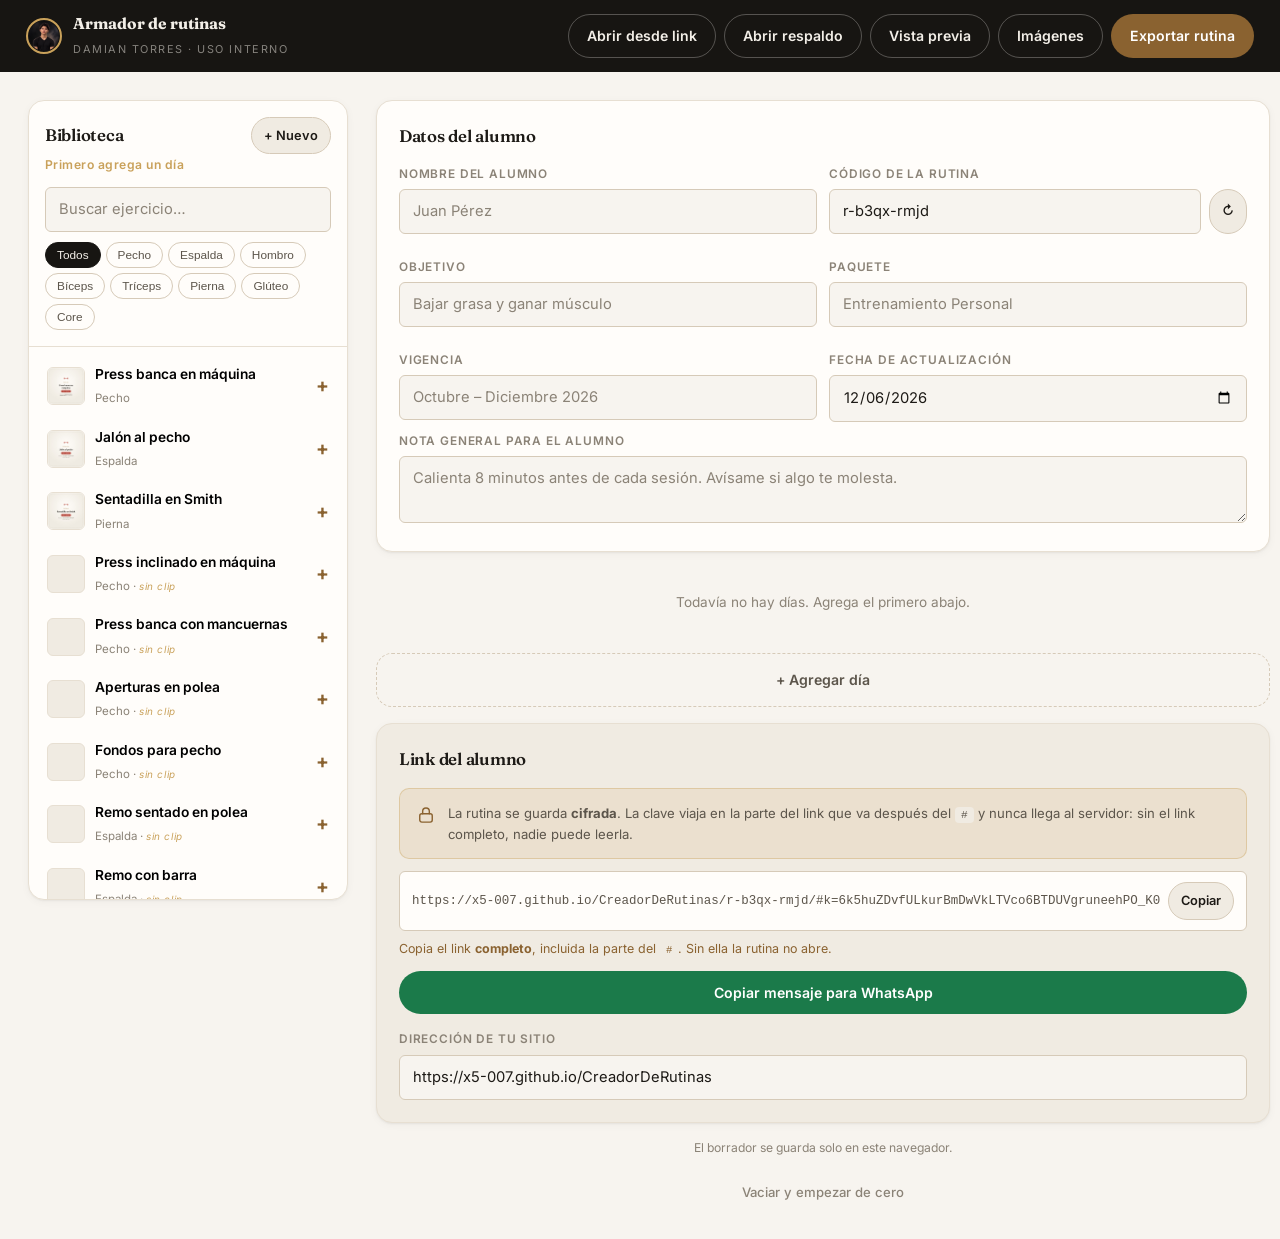
==== armador/index.html @ 46a8955c "Creador de rutinas: sistema completo, independiente del embudo Primer contenido del repositorio. El " ====
<!DOCTYPE html>
<html lang="es">
<head>
<meta charset="UTF-8">
<meta name="viewport" content="width=device-width, initial-scale=1.0">
<title>Armador de rutinas</title>
<meta name="robots" content="noindex, nofollow">
<meta name="theme-color" content="#171512">

<link rel="icon" href="../img/perfil.png">
<link rel="preconnect" href="https://fonts.googleapis.com">
<link rel="preconnect" href="https://fonts.gstatic.com" crossorigin>
<link href="https://fonts.googleapis.com/css2?family=Fraunces:opsz,wght@9..144,400;9..144,500;9..144,600;9..144,700&family=Inter:wght@400;500;600;700&display=swap" rel="stylesheet">
<link rel="stylesheet" href="armador.css">
</head>
<body>

<header class="bar">
  <div class="bar__brand">
    <img src="../img/perfil.png" alt="">
    <div>
      <strong>Armador de rutinas</strong>
      <span id="barRol">Uso interno</span>
    </div>
  </div>
  <div class="bar__actions">
    <button class="btn btn--ghost" id="btnImportarLink" type="button">Abrir desde link</button>
    <button class="btn btn--ghost" id="btnImportar" type="button">Abrir respaldo</button>
    <button class="btn btn--ghost" id="btnVista" type="button">Vista previa</button>
    <button class="btn btn--ghost" id="btnImagenes" type="button">Imágenes</button>
    <button class="btn btn--primary" id="btnExportar" type="button">Exportar rutina</button>
  </div>
  <input type="file" id="fileImport" accept=".json,application/json" hidden>
</header>

<main class="layout">

  <!-- ============ BIBLIOTECA ============ -->
  <aside class="biblio">
    <div class="biblio__head">
      <div class="biblio__top">
        <h2>Biblioteca</h2>
        <button class="btn btn--mini" id="btnNuevoEj" type="button">+ Nuevo</button>
      </div>
      <p id="biblioDestino">Agrega al día activo</p>
      <div class="biblio__guardar" id="biblioGuardar" hidden>
        <p id="extrasCuenta"></p>
        <button class="btn btn--mini" id="btnBajarBiblio" type="button">Guardarlos en el sitio</button>
      </div>
      <input type="search" id="buscar" class="input" placeholder="Buscar ejercicio…" autocomplete="off">
      <div class="filtros" id="filtros"></div>
    </div>
    <div class="biblio__list" id="biblioList"></div>
  </aside>

  <!-- ============ RUTINA ============ -->
  <section class="editor">

    <div class="card">
      <h2 class="card__title">Datos del alumno</h2>
      <div class="grid2">
        <label class="field">
          <span>Nombre del alumno</span>
          <input class="input" id="fAlumno" placeholder="Juan Pérez" autocomplete="off">
        </label>
        <label class="field">
          <span>Código de la rutina</span>
          <div class="field__row">
            <input class="input" id="fSlug" placeholder="r-7k2f-m3x8" autocomplete="off">
            <button class="btn btn--mini" id="btnSlug" type="button" title="Generar otro código">↻</button>
          </div>
        </label>
        <label class="field">
          <span>Objetivo</span>
          <input class="input" id="fObjetivo" placeholder="Bajar grasa y ganar músculo" autocomplete="off">
        </label>
        <label class="field">
          <span>Paquete</span>
          <input class="input" id="fPaquete" placeholder="Entrenamiento Personal" autocomplete="off">
        </label>
        <label class="field">
          <span>Vigencia</span>
          <input class="input" id="fVigencia" placeholder="Octubre – Diciembre 2026" autocomplete="off">
        </label>
        <label class="field">
          <span>Fecha de actualización</span>
          <input class="input" id="fFecha" type="date">
        </label>
      </div>
      <label class="field">
        <span>Nota general para el alumno</span>
        <textarea class="input" id="fNota" rows="2" placeholder="Calienta 8 minutos antes de cada sesión. Avísame si algo te molesta."></textarea>
      </label>
    </div>

    <div class="dias" id="dias"></div>

    <button class="btn btn--dashed" id="btnDia" type="button">+ Agregar día</button>

    <div class="card card--muted">
      <h2 class="card__title">Link del alumno</h2>
      <div class="candado">
        <svg viewBox="0 0 24 24" fill="none" stroke="currentColor" stroke-width="1.7" stroke-linecap="round">
          <rect x="4.5" y="10.5" width="15" height="10" rx="2.5"/><path d="M8 10.5V7.5a4 4 0 0 1 8 0v3"/>
        </svg>
        <p>La rutina se guarda <b>cifrada</b>. La clave viaja en la parte del link
           que va después del <code>#</code> y nunca llega al servidor: sin el link
           completo, nadie puede leerla.</p>
      </div>
      <div class="publicar__link">
        <code id="linkFinal">—</code>
        <button class="btn btn--mini" id="btnCopiarLink" type="button">Copiar</button>
      </div>
      <p class="hint aviso-clave">Copia el link <b>completo</b>, incluida la parte del <code>#</code>.
         Sin ella la rutina no abre.</p>
      <button class="btn btn--wa" id="btnWa" type="button">Copiar mensaje para WhatsApp</button>

      <label class="field" style="margin-top:16px">
        <span>Dirección de tu sitio</span>
        <input class="input" id="fSitio" placeholder="https://x5-007.github.io/CreadorDeRutinas">
      </label>
    </div>

    <p class="autosave">El borrador se guarda solo en este navegador.</p>
    <button class="btn btn--danger-ghost" id="btnLimpiar" type="button">Vaciar y empezar de cero</button>
  </section>
</main>

<!-- ============ MODAL DE EXPORTACIÓN ============ -->
<div class="modal" id="modal" hidden>
  <div class="modal__box">
    <button class="modal__x" id="modalX" type="button" aria-label="Cerrar">✕</button>
    <h2>Rutina cifrada y lista</h2>

    <div class="modal__files">
      <button class="btn btn--primary" id="btnFileHtml" type="button">Descargar index.html</button>
      <button class="btn btn--ghost" id="btnFileJson" type="button">Descargar respaldo</button>
    </div>

    <p class="modal__sub"><b>index.html</b> es el único archivo que va a GitHub.
       Dentro lleva la rutina cifrada.</p>

    <ol class="pasos">
      <li>En tu computadora crea una carpeta llamada <code id="mRuta"></code>
          y mete dentro el <code>index.html</code> que acabas de descargar.</li>
      <li>Entra a tu repositorio <b>CreadorDeRutinas</b> en github.com.</li>
      <li><b>Add file → Upload files</b> y arrastra <b>la carpeta completa</b>
          (no el archivo suelto: así GitHub respeta el nombre de la carpeta).</li>
      <li><b>Commit changes</b>. En menos de un minuto el link funciona.</li>
    </ol>

    <div class="peligro">
      <strong>El respaldo NO se sube a GitHub.</strong>
      <p>El archivo <code id="mRespaldo"></code> tiene la clave sin cifrar. Guárdalo
         en tu computadora: es lo que te deja volver a editar esta rutina.
         Si lo subes al repositorio, el cifrado deja de servir de nada.</p>
    </div>

    <p class="hint">¿Perdiste el respaldo? Usa <b>«Abrir desde link»</b> y pega la URL
       completa del alumno: de ahí se recupera la rutina para editarla.</p>
  </div>
</div>

<!-- ============ MODAL: NUEVO EJERCICIO ============ -->
<div class="modal" id="modalEj" hidden>
  <div class="modal__box">
    <button class="modal__x" id="modalEjX" type="button" aria-label="Cerrar">✕</button>
    <h2>Nuevo ejercicio</h2>
    <p class="modal__sub">Queda disponible en la biblioteca al instante.</p>

    <label class="field">
      <span>Nombre del ejercicio</span>
      <input class="input" id="nvNombre" placeholder="Remo con barra" autocomplete="off">
    </label>

    <div class="grid2">
      <label class="field">
        <span>Grupo muscular</span>
        <select class="input" id="nvGrupo"></select>
      </label>
      <label class="field" id="nvGrupoOtroCampo" hidden>
        <span>Nombre del grupo nuevo</span>
        <input class="input" id="nvGrupoOtro" placeholder="Antebrazo" autocomplete="off">
      </label>
    </div>

    <label class="field">
      <span>Archivo del clip <small>opcional</small></span>
      <input class="input" id="nvClip" placeholder="remo-con-barra.mp4" autocomplete="off">
    </label>

    <div class="candado">
      <svg viewBox="0 0 24 24" fill="none" stroke="currentColor" stroke-width="1.7" stroke-linecap="round" stroke-linejoin="round">
        <path d="M12 16V4m0 0L7.5 8.5M12 4l4.5 4.5M4 17v2a2 2 0 0 0 2 2h12a2 2 0 0 0 2-2v-2"/>
      </svg>
      <p>El video no se sube desde aquí. Graba tu clip, nómbralo igual que
         escribiste arriba y súbelo a la carpeta <code>rutinas/clips/</code>.
         Mientras tanto el ejercicio funciona, solo que sin animación.</p>
    </div>

    <button class="btn btn--primary btn--bloque" id="nvGuardar" type="button" style="width:100%;margin-top:16px">
      Agregar a la biblioteca
    </button>
  </div>
</div>

<!-- ============ MODAL: GUARDAR BIBLIOTECA ============ -->
<div class="modal" id="modalBib" hidden>
  <div class="modal__box">
    <button class="modal__x" id="modalBibX" type="button" aria-label="Cerrar">✕</button>
    <h2>Guardar tus ejercicios en el sitio</h2>
    <p class="modal__sub">Así dejan de vivir solo en este navegador y los tienes
       desde cualquier computadora.</p>

    <div class="modal__files">
      <button class="btn btn--primary" id="btnFileBib" type="button">Descargar ejercicios.js</button>
    </div>

    <ol class="pasos">
      <li>Entra a tu repositorio <b>CreadorDeRutinas</b> en github.com.</li>
      <li>Haz clic en el archivo <code>ejercicios.js</code> y luego en el <b>lápiz</b> (Edit).</li>
      <li>Selecciona todo el contenido y bórralo.</li>
      <li>Abre el <code>ejercicios.js</code> que descargaste con el Bloc de notas,
          copia todo y pégalo ahí.</li>
      <li><b>Commit changes</b>.</li>
    </ol>

    <p class="hint">Al recargar el armador, tus ejercicios ya vendrán del archivo
       y la lista local se limpia sola. No se duplican.</p>
  </div>
</div>

<!-- ============ MODAL: IMÁGENES ============ -->
<div class="modal" id="modalImg" hidden>
  <div class="modal__box modal__box--ancho">
    <button class="modal__x" id="modalImgX" type="button" aria-label="Cerrar">✕</button>
    <h2>Imágenes para compartir</h2>
    <p class="modal__sub">Formato historia (1080 × 1920), listo para estados de
       WhatsApp e Instagram. Los días largos se parten solos.</p>

    <div class="img-acciones">
      <button class="btn btn--primary" id="btnBajarTodas" type="button">Descargar todas</button>
      <span class="hint" id="imgCuenta"></span>
    </div>

    <div class="img-grid" id="imgGrid"></div>

    <p class="hint">Las imágenes son una foto fija: si editas la rutina después,
       vuelve a generarlas. El link del alumno sí se actualiza solo.</p>
  </div>
</div>

<div class="toast" id="toast" hidden></div>

<script src="../coach.js"></script>
<script src="../ejercicios.js?v=4"></script>
<script src="../base/imagenes.js?v=4"></script>
<script src="armador.js?v=4"></script>
</body>
</html>
---- armador/armador.css ----
/* =========================================================================
   ARMADOR DE RUTINAS — panel interno
   Mismos tokens que el sitio, en una interfaz de trabajo más compacta.
   ========================================================================= */
:root {
  --paper:      #f7f4ef;
  --blanco:     #fffdf8;
  --paper-warm: #f0ebe2;
  --paper-card: #fffdfa;
  --ink:        #171512;
  --ink-line:   rgba(247, 244, 239, 0.14);

  --text:       #1d1a16;
  --text-soft:  #5c554b;
  --text-mute:  #8b8377;
  --text-onink: #f3efe8;

  --clay:       #8a6230;   /* bronce para texto: pasa contraste */
  --clay-deep:  #6f4e26;
  --bronze:     #c9a15a;   /* oro de la marca */
  --bronze-soft: rgba(201, 161, 90, 0.14);
  --green:      #1b7a4a;
  --peligro:    #b23a2e;

  --line:       #e7dfd2;
  --line-strong:#d6cab8;

  --font-display: 'Fraunces', Georgia, serif;
  --font-body: 'Inter', -apple-system, BlinkMacSystemFont, sans-serif;

  --r-sm: 6px;
  --r-md: 10px;
  --r-lg: 16px;
  --r-pill: 999px;
  --shadow-sm: 0 1px 2px rgba(23,21,18,.05), 0 2px 8px rgba(23,21,18,.04);
  --shadow-md: 0 8px 28px rgba(23,21,18,.12);
  --ease: cubic-bezier(.22,.61,.36,1);
}

*, *::before, *::after { box-sizing: border-box; }

/* Un display propio (por ejemplo .btn con inline-flex) le gana al display:none
   que el navegador aplica a [hidden]. Con esto, ocultar siempre oculta. */
[hidden] { display: none !important; }
body {
  margin: 0;
  background: var(--paper);
  color: var(--text);
  font-family: var(--font-body);
  font-size: 15px;
  line-height: 1.55;
  -webkit-font-smoothing: antialiased;
}
h2, h3 { font-family: var(--font-display); font-weight: 600; letter-spacing: -.015em; margin: 0; }
p { margin: 0; color: var(--text-soft); }
code { font-family: ui-monospace, SFMono-Regular, Menlo, monospace; font-size: .85em;
       background: var(--paper-warm); padding: 2px 6px; border-radius: 4px; }
:focus-visible { outline: 2px solid var(--clay); outline-offset: 2px; border-radius: 4px; }

/* ---- Barra superior ---------------------------------------------------- */
.bar {
  position: sticky; top: 0; z-index: 50;
  display: flex; align-items: center; gap: 16px; flex-wrap: wrap;
  padding: 12px clamp(14px, 3vw, 26px);
  background: var(--ink); color: var(--text-onink);
}
.bar__brand { display: flex; align-items: center; gap: 11px; margin-right: auto; }
.bar__brand img { width: 36px; height: 36px; border-radius: 50%; object-fit: cover;
                  border: 2px solid var(--bronze); padding: 1px; }
.bar__brand strong { display: block; font-family: var(--font-display); font-size: .98rem; }
.bar__brand span { font-size: .68rem; letter-spacing: .14em; text-transform: uppercase;
                   color: rgba(243,239,232,.5); }
.bar__actions { display: flex; gap: 8px; flex-wrap: wrap; }

/* ---- Botones ----------------------------------------------------------- */
.btn {
  display: inline-flex; align-items: center; justify-content: center; gap: 8px;
  padding: 10px 18px; border-radius: var(--r-pill); border: 1px solid transparent;
  font: inherit; font-weight: 600; font-size: .88rem; cursor: pointer;
  transition: background .2s var(--ease), border-color .2s var(--ease),
              color .2s var(--ease), transform .2s var(--ease);
}
.btn:hover { transform: translateY(-1px); }
.btn--primary { background: var(--clay); color: #fff; }
.btn--primary:hover { background: var(--clay-deep); }
.btn--ghost { background: transparent; border-color: rgba(247,244,239,.28); color: var(--text-onink); }
.btn--ghost:hover { border-color: var(--text-onink); background: rgba(247,244,239,.07); }
.btn--wa { background: var(--green); color: #fff; width: 100%; margin-top: 12px; }
.btn--wa:hover { background: #197143; }
.btn--mini { padding: 8px 12px; font-size: .8rem; background: var(--paper-warm);
             border-color: var(--line-strong); color: var(--text); }
.btn--mini:hover { border-color: var(--text-mute); }
.btn--dashed {
  width: 100%; background: transparent; border: 1px dashed var(--line-strong);
  color: var(--text-soft); padding: 15px; border-radius: var(--r-lg);
}
.btn--dashed:hover { border-color: var(--clay); color: var(--clay); }
.btn--danger-ghost { background: transparent; color: var(--text-mute); font-weight: 500;
                     font-size: .82rem; padding: 8px 0; }
.btn--danger-ghost:hover { color: var(--clay); }

/* ---- Layout ------------------------------------------------------------ */
.layout {
  display: grid;
  grid-template-columns: 320px minmax(0, 1fr);
  gap: clamp(16px, 2.4vw, 28px);
  max-width: 1340px;
  margin: 0 auto;
  padding: clamp(16px, 3vw, 28px);
  align-items: start;
}
@media (max-width: 960px) { .layout { grid-template-columns: 1fr; } }

/* ---- Biblioteca -------------------------------------------------------- */
.biblio {
  position: sticky; top: 76px;
  background: var(--paper-card); border: 1px solid var(--line);
  border-radius: var(--r-lg); box-shadow: var(--shadow-sm); overflow: hidden;
  max-height: calc(100vh - 100px); display: flex; flex-direction: column;
}
@media (max-width: 960px) { .biblio { position: static; max-height: 460px; } }

.biblio__head { padding: 16px; border-bottom: 1px solid var(--line); }
.biblio__head h2 { font-size: 1.05rem; }
.biblio__head p { font-size: .76rem; color: var(--bronze); font-weight: 600;
                  letter-spacing: .04em; margin: 2px 0 12px; }
.biblio__list { overflow-y: auto; padding: 8px; }

.filtros { display: flex; flex-wrap: wrap; gap: 5px; margin-top: 10px; }
.filtro {
  padding: 5px 11px; border-radius: var(--r-pill); border: 1px solid var(--line-strong);
  background: transparent; font-size: .74rem; font-weight: 500; cursor: pointer; color: var(--text-soft);
  transition: all .18s var(--ease);
}
.filtro:hover { border-color: var(--text-mute); }
.filtro.is-on { background: var(--ink); border-color: var(--ink); color: var(--text-onink); }

.bib-item {
  display: flex; align-items: center; gap: 10px; width: 100%;
  padding: 9px 10px; border: none; background: transparent; border-radius: var(--r-md);
  cursor: pointer; text-align: left; font: inherit; transition: background .15s var(--ease);
}
.bib-item:hover { background: var(--paper-warm); }
.bib-item__mini {
  width: 38px; height: 38px; border-radius: var(--r-sm); object-fit: cover; flex: none;
  background: var(--paper-warm); border: 1px solid var(--line);
}
.bib-item__txt { flex: 1; min-width: 0; }
.bib-item__txt b { display: block; font-size: .86rem; font-weight: 600;
                   overflow: hidden; text-overflow: ellipsis; white-space: nowrap; }
.bib-item__txt span { font-size: .72rem; color: var(--text-mute); }
.bib-item__add { color: var(--clay); font-size: 1.2rem; font-weight: 700; flex: none; }
.bib-item__sin { font-size: .62rem; color: var(--bronze); letter-spacing: .06em; }

.vacio { padding: 24px 12px; text-align: center; font-size: .85rem; color: var(--text-mute); }

/* ---- Tarjetas del editor ----------------------------------------------- */
.editor { display: grid; gap: 16px; }
.card {
  background: var(--paper-card); border: 1px solid var(--line);
  border-radius: var(--r-lg); padding: clamp(16px, 2.4vw, 22px); box-shadow: var(--shadow-sm);
}
.card--muted { background: var(--paper-warm); }
.card__title { font-size: 1.05rem; margin-bottom: 16px; }

.grid2 { display: grid; grid-template-columns: repeat(2, minmax(0,1fr)); gap: 12px; }
@media (max-width: 620px) { .grid2 { grid-template-columns: 1fr; } }

.field { display: block; margin-bottom: 12px; }
.field:last-child { margin-bottom: 0; }
.field > span {
  display: flex; align-items: baseline; gap: 8px;
  font-size: .74rem; font-weight: 600; letter-spacing: .07em;
  text-transform: uppercase; color: var(--text-mute); margin-bottom: 6px;
}
.field > span small { text-transform: none; letter-spacing: 0; font-weight: 500;
                      font-size: .72rem; color: var(--bronze); }
.field__row { display: flex; gap: 8px; }
.field__row .input { flex: 1; }

.input {
  width: 100%; padding: 10px 13px; border: 1px solid var(--line-strong);
  border-radius: var(--r-sm); background: var(--paper); color: var(--text);
  font: inherit; font-size: .92rem; transition: border-color .18s var(--ease), box-shadow .18s var(--ease);
}
.input:focus { outline: none; border-color: var(--clay); box-shadow: 0 0 0 3px rgba(201,161,90,.18); }
.input::placeholder { color: var(--text-mute); }
textarea.input { resize: vertical; line-height: 1.5; }

.hint { font-size: .78rem; color: var(--text-mute); margin-top: 8px; }

/* ---- Días -------------------------------------------------------------- */
.dias { display: grid; gap: 14px; }

.dia-card {
  background: var(--paper-card); border: 1px solid var(--line);
  border-radius: var(--r-lg); box-shadow: var(--shadow-sm); overflow: hidden;
  transition: border-color .2s var(--ease), box-shadow .2s var(--ease);
}
.dia-card.is-activo { border-color: var(--bronze); box-shadow: 0 0 0 1px var(--bronze), var(--shadow-sm); }

.dia-card__head {
  display: flex; align-items: center; gap: 10px; flex-wrap: wrap;
  padding: 13px 16px; background: var(--paper-warm); border-bottom: 1px solid var(--line);
  cursor: pointer;
}
.dia-card.is-activo .dia-card__head { background: rgba(201,161,90,.12); }
.dia-card__n {
  display: grid; place-items: center; width: 26px; height: 26px; flex: none;
  border-radius: var(--r-pill); background: var(--ink); color: var(--text-onink);
  font-size: .76rem; font-weight: 700;
}
.dia-card__inputs { display: flex; gap: 8px; flex: 1; min-width: 200px; }
.dia-card__inputs .input { padding: 7px 11px; font-size: .86rem; }
.dia-card__tools { display: flex; gap: 4px; }
.icon-btn {
  width: 30px; height: 30px; display: grid; place-items: center; cursor: pointer;
  border: 1px solid var(--line-strong); background: var(--paper-card);
  border-radius: var(--r-sm); font-size: .82rem; color: var(--text-soft);
  transition: all .15s var(--ease);
}
.icon-btn:hover { border-color: var(--text); color: var(--text); }
.icon-btn--del:hover { border-color: var(--clay); color: var(--clay); }

.dia-card__body { padding: 14px 16px; }
.dia-vacio {
  padding: 20px; text-align: center; font-size: .85rem; color: var(--text-mute);
  border: 1px dashed var(--line-strong); border-radius: var(--r-md);
}

.bloque-ed { margin-bottom: 16px; }
.bloque-ed:last-child { margin-bottom: 0; }
.bloque-ed__t {
  display: flex; align-items: center; gap: 10px;
  font-size: .68rem; font-weight: 600; letter-spacing: .14em; text-transform: uppercase;
  color: var(--clay); margin-bottom: 8px;
}
.bloque-ed__t::after { content: ''; flex: 1; height: 1px; background: var(--line); }

/* Fila de ejercicio */
.ej-row {
  display: grid; grid-template-columns: 34px 1fr auto; gap: 10px; align-items: start;
  padding: 10px; border: 1px solid var(--line); border-radius: var(--r-md);
  margin-bottom: 8px; background: var(--paper);
}
.ej-row:last-child { margin-bottom: 0; }
.ej-row__mini { width: 34px; height: 34px; border-radius: var(--r-sm); object-fit: cover;
                background: var(--paper-warm); border: 1px solid var(--line); }
.ej-row__main { min-width: 0; }
.ej-row__name { font-size: .88rem; font-weight: 600; margin-bottom: 7px; }
.ej-row__campos { display: grid; grid-template-columns: 62px 86px 86px 1fr; gap: 6px; }
@media (max-width: 760px) { .ej-row__campos { grid-template-columns: 1fr 1fr; } }
.ej-row__campos .input { padding: 6px 9px; font-size: .82rem; }
.ej-row__tools { display: flex; flex-direction: column; gap: 4px; }
@media (min-width: 760px) { .ej-row__tools { flex-direction: row; align-self: center; } }

/* ---- Publicar ---------------------------------------------------------- */
.publicar__link {
  display: flex; align-items: center; gap: 8px; margin-top: 12px;
  padding: 10px 12px; background: var(--paper-card);
  border: 1px solid var(--line-strong); border-radius: var(--r-sm);
}
.publicar__link code {
  flex: 1; background: none; padding: 0; font-size: .78rem;
  overflow: hidden; text-overflow: ellipsis; white-space: nowrap; color: var(--text-soft);
}

.autosave { font-size: .76rem; color: var(--text-mute); text-align: center; }

/* ---- Modal ------------------------------------------------------------- */
.modal {
  position: fixed; inset: 0; z-index: 80; display: grid; place-items: center;
  background: rgba(23,21,18,.55); backdrop-filter: blur(4px); padding: 20px;
  overflow-y: auto;
}
.modal[hidden] { display: none; }
.modal__box {
  position: relative; width: 100%; max-width: 520px; background: var(--paper-card);
  border-radius: var(--r-lg); padding: clamp(22px, 4vw, 32px); box-shadow: var(--shadow-md);
}
.modal__box h2 { font-size: 1.5rem; margin-bottom: 8px; }
.modal__x {
  position: absolute; top: 14px; right: 14px; width: 30px; height: 30px;
  border: none; background: var(--paper-warm); border-radius: 50%; cursor: pointer;
  color: var(--text-soft); font-size: .9rem;
}
.modal__files { display: flex; gap: 8px; flex-wrap: wrap; margin: 18px 0; }
.modal__files .btn--ghost { border-color: var(--line-strong); color: var(--text); }
.modal__files .btn--ghost:hover { border-color: var(--text); background: var(--paper-warm); }

.pasos { margin: 0 0 16px; padding-left: 20px; font-size: .86rem; color: var(--text-soft); }
.pasos li { margin-bottom: 7px; }

/* ---- Aviso flotante ---------------------------------------------------- */
.toast {
  position: fixed; left: 50%; bottom: 24px; transform: translateX(-50%);
  z-index: 90; padding: 12px 22px; border-radius: var(--r-pill);
  background: var(--ink); color: var(--text-onink); font-size: .86rem; font-weight: 500;
  box-shadow: var(--shadow-md);
}
.toast[hidden] { display: none; }

@media (prefers-reduced-motion: reduce) {
  *, *::before, *::after { transition-duration: .001ms !important; }
}

/* ---- Bloque del candado (explica el cifrado) --------------------------- */
.candado {
  display: flex;
  gap: 12px;
  padding: 14px 16px;
  border-radius: var(--r-md);
  background: var(--bronze-soft);
  border: 1px solid rgba(201, 161, 90, 0.38);
}
.candado svg { width: 20px; height: 20px; color: var(--clay); flex: none; margin-top: 2px; }
.candado p { font-size: .82rem; color: var(--text-soft); }

.aviso-clave { color: var(--clay) !important; }

/* ---- Advertencia del respaldo ----------------------------------------- */
.peligro {
  margin: 16px 0;
  padding: 14px 16px;
  border-radius: var(--r-md);
  background: rgba(178, 58, 46, .07);
  border: 1px solid rgba(178, 58, 46, .3);
  border-left: 3px solid var(--peligro);
}
.peligro strong { display: block; font-size: .88rem; color: var(--peligro); margin-bottom: 5px; }
.peligro p { font-size: .82rem; }

.modal__sub { font-size: .85rem; margin-bottom: 16px; }

/* ---- Cabecera de la biblioteca ----------------------------------------- */
.biblio__top { display: flex; align-items: center; justify-content: space-between; gap: 10px; }

.biblio__guardar {
  display: flex;
  align-items: center;
  gap: 10px;
  flex-wrap: wrap;
  margin-top: 12px;
  padding: 10px 12px;
  border-radius: var(--r-md);
  background: var(--bronze-soft);
  border: 1px solid rgba(201, 161, 90, .38);
}
.biblio__guardar[hidden] { display: none; }
.biblio__guardar p { font-size: .76rem; flex: 1; min-width: 130px; color: var(--text-soft); }
.biblio__guardar b { color: var(--clay); }

/* ---- Fila de la biblioteca con botón de quitar -------------------------- */
.bib-fila { display: flex; align-items: center; gap: 2px; }
.bib-fila .bib-item { flex: 1; min-width: 0; }
.bib-item__quitar { flex: none; width: 26px; height: 26px; font-size: .7rem; opacity: 0; }
.bib-fila:hover .bib-item__quitar,
.bib-item__quitar:focus-visible { opacity: 1; }
@media (hover: none) { .bib-item__quitar { opacity: 1; } }

.bib-item__tuyo {
  display: inline-block;
  margin-left: 7px;
  padding: 1px 7px;
  border-radius: var(--r-pill);
  background: var(--bronze-soft);
  border: 1px solid rgba(201, 161, 90, .4);
  color: var(--clay);
  font-size: .6rem;
  font-weight: 600;
  font-style: normal;
  letter-spacing: .08em;
  text-transform: uppercase;
  vertical-align: middle;
}

/* El bloque del candado también sirve de aviso en el alta de ejercicios */
.modal .candado { margin-top: 14px; }

/* ---- Modal de imágenes -------------------------------------------------- */
.modal__box--ancho { max-width: 860px; }

.img-acciones {
  display: flex;
  align-items: center;
  gap: 14px;
  flex-wrap: wrap;
  margin: 18px 0 16px;
}

.img-grid {
  display: grid;
  grid-template-columns: repeat(auto-fill, minmax(170px, 1fr));
  gap: 14px;
  max-height: 56vh;
  overflow-y: auto;
  padding: 4px;
}

.img-card {
  margin: 0;
  background: var(--paper-warm);
  border: 1px solid var(--line);
  border-radius: var(--r-md);
  overflow: hidden;
}
.img-card img {
  display: block;
  width: 100%;
  aspect-ratio: 1080 / 1920;
  object-fit: cover;
  object-position: top;
  background: var(--paper);
}
.img-card figcaption {
  display: flex;
  align-items: center;
  justify-content: space-between;
  gap: 8px;
  padding: 9px 10px;
  border-top: 1px solid var(--line);
  background: var(--paper-card);
}
.img-card figcaption span {
  font-size: .78rem;
  font-weight: 600;
  overflow: hidden;
  text-overflow: ellipsis;
  white-space: nowrap;
}
.img-card .btn--mini { padding: 5px 10px; font-size: .72rem; flex: none; }

/* ---- Error al generar imágenes ----------------------------------------- */
.img-error {
  grid-column: 1 / -1;
  padding: 18px 20px;
  border-radius: var(--r-md);
  background: rgba(178, 58, 46, .07);
  border: 1px solid rgba(178, 58, 46, .3);
  border-left: 3px solid var(--peligro);
}
.img-error strong { display: block; font-size: .92rem; color: var(--peligro); margin-bottom: 7px; }
.img-error p { font-size: .84rem; margin-bottom: 8px; }
.img-error p:last-child { margin-bottom: 0; }
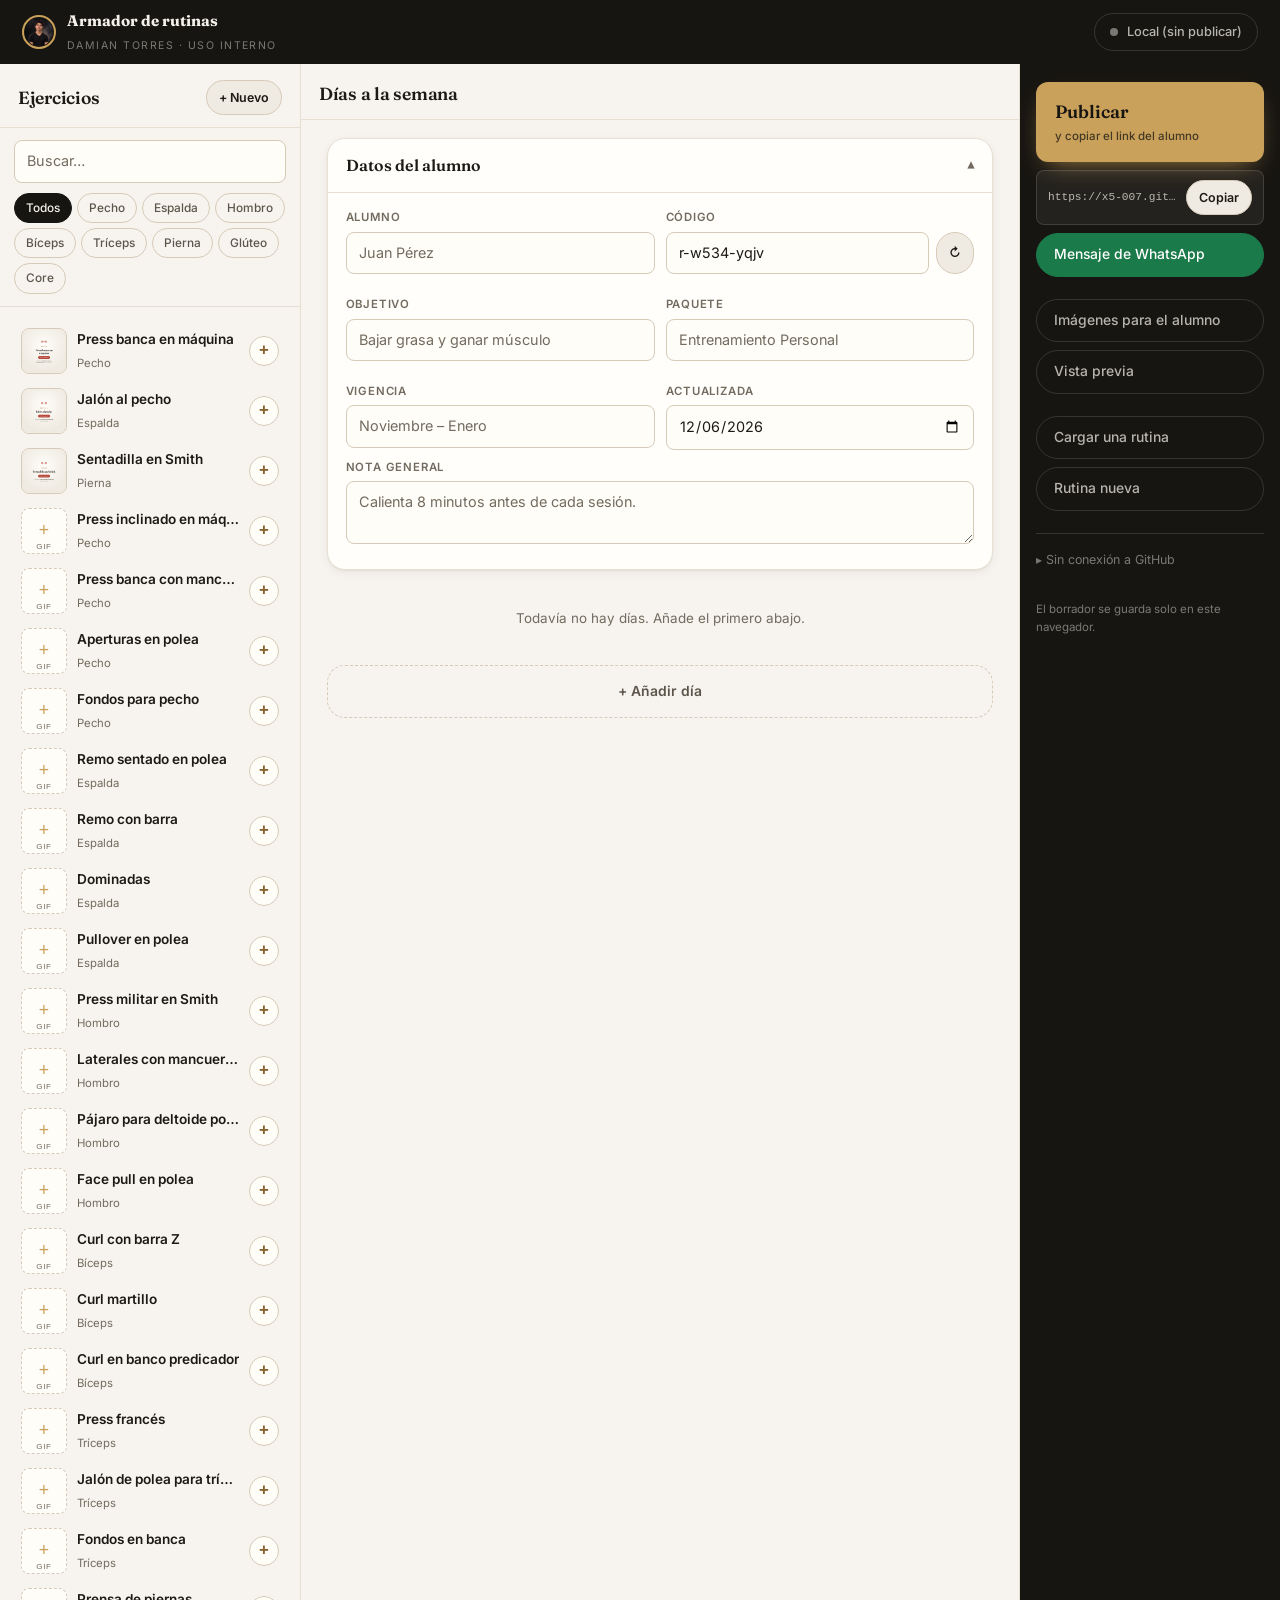
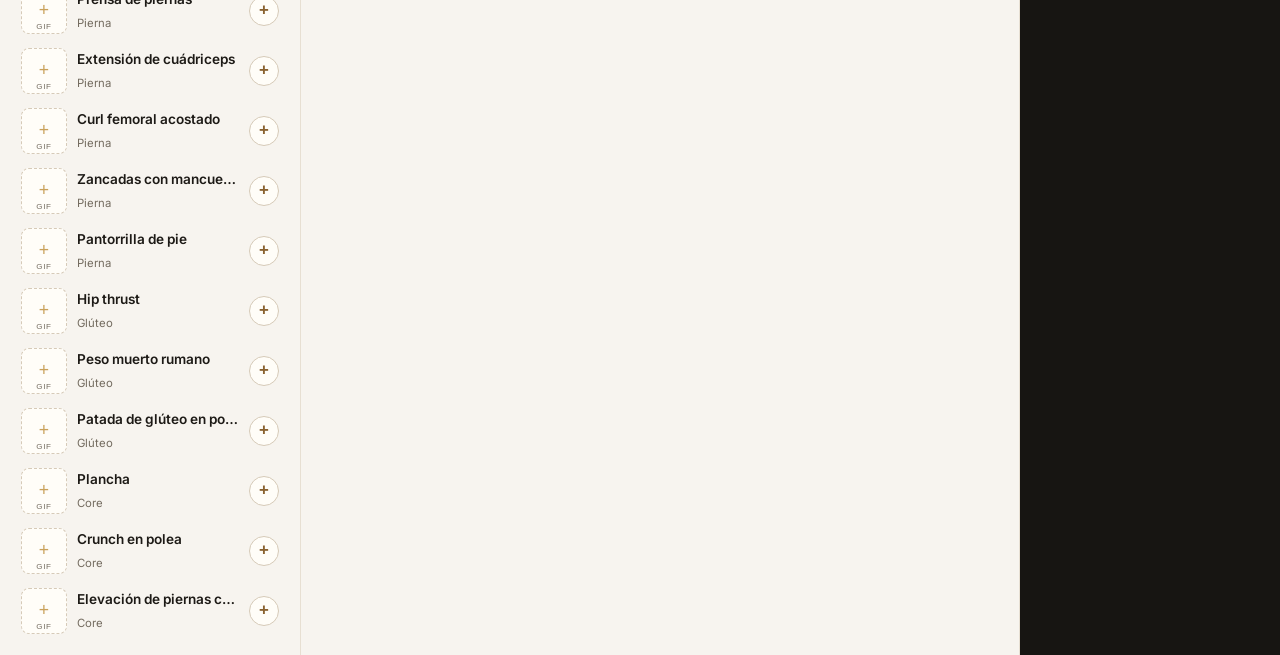
==== commit 01554dff: "Rediseñar el armador y publicar en GitHub sin salir de la página Sigue el boceto: tres columnas (eje" ====
--- a/armador/index.html
+++ b/armador/index.html
@@ -6,7 +6,6 @@
 <title>Armador de rutinas</title>
 <meta name="robots" content="noindex, nofollow">
 <meta name="theme-color" content="#171512">
-
 <link rel="icon" href="../img/perfil.png">
 <link rel="preconnect" href="https://fonts.googleapis.com">
 <link rel="preconnect" href="https://fonts.gstatic.com" crossorigin>
@@ -15,6 +14,7 @@
 </head>
 <body>
 
+<!-- ===================== BARRA ===================== -->
 <header class="bar">
   <div class="bar__brand">
     <img src="../img/perfil.png" alt="">
@@ -23,238 +23,273 @@
       <span id="barRol">Uso interno</span>
     </div>
   </div>
-  <div class="bar__actions">
-    <button class="btn btn--ghost" id="btnImportarLink" type="button">Abrir desde link</button>
-    <button class="btn btn--ghost" id="btnImportar" type="button">Abrir respaldo</button>
-    <button class="btn btn--ghost" id="btnVista" type="button">Vista previa</button>
-    <button class="btn btn--ghost" id="btnImagenes" type="button">Imágenes</button>
-    <button class="btn btn--primary" id="btnExportar" type="button">Exportar rutina</button>
-  </div>
-  <input type="file" id="fileImport" accept=".json,application/json" hidden>
+  <button class="estado" id="estadoRepo" type="button">
+    <span class="estado__punto"></span>
+    <span class="estado__txt">Comprobando…</span>
+  </button>
 </header>
 
-<main class="layout">
-
-  <!-- ============ BIBLIOTECA ============ -->
-  <aside class="biblio">
-    <div class="biblio__head">
-      <div class="biblio__top">
-        <h2>Biblioteca</h2>
-        <button class="btn btn--mini" id="btnNuevoEj" type="button">+ Nuevo</button>
-      </div>
-      <p id="biblioDestino">Agrega al día activo</p>
-      <div class="biblio__guardar" id="biblioGuardar" hidden>
+<!-- ===================== TRES COLUMNAS ===================== -->
+<main class="taller">
+
+  <!-- ---------- 1. EJERCICIOS ---------- -->
+  <aside class="col col--biblio">
+    <header class="col__cabeza">
+      <h2>Ejercicios</h2>
+      <button class="btn btn--mini" id="btnNuevoEj" type="button">+ Nuevo</button>
+    </header>
+    <div class="col__filtros">
+      <input type="search" id="buscar" class="input input--busca" placeholder="Buscar…" autocomplete="off">
+      <div class="chips" id="filtros"></div>
+      <div class="guardar-biblio" id="biblioGuardar" hidden>
         <p id="extrasCuenta"></p>
-        <button class="btn btn--mini" id="btnBajarBiblio" type="button">Guardarlos en el sitio</button>
-      </div>
-      <input type="search" id="buscar" class="input" placeholder="Buscar ejercicio…" autocomplete="off">
-      <div class="filtros" id="filtros"></div>
-    </div>
-    <div class="biblio__list" id="biblioList"></div>
+        <button class="btn btn--mini" id="btnBajarBiblio" type="button">Guardar biblioteca</button>
+      </div>
+    </div>
+    <div class="col__lista" id="biblioList"></div>
   </aside>
 
-  <!-- ============ RUTINA ============ -->
-  <section class="editor">
-
-    <div class="card">
-      <h2 class="card__title">Datos del alumno</h2>
-      <div class="grid2">
-        <label class="field">
-          <span>Nombre del alumno</span>
-          <input class="input" id="fAlumno" placeholder="Juan Pérez" autocomplete="off">
-        </label>
-        <label class="field">
-          <span>Código de la rutina</span>
-          <div class="field__row">
-            <input class="input" id="fSlug" placeholder="r-7k2f-m3x8" autocomplete="off">
-            <button class="btn btn--mini" id="btnSlug" type="button" title="Generar otro código">↻</button>
+  <!-- ---------- 2. DÍAS ---------- -->
+  <section class="col col--dias">
+    <header class="col__cabeza">
+      <h2>Días a la semana</h2>
+      <span class="col__nota" id="diaActivoNombre"></span>
+    </header>
+
+    <div class="col__lista">
+      <details class="ficha-alumno" id="fichaAlumno" open>
+        <summary>
+          <span class="ficha-alumno__quien" id="resumenAlumno">Datos del alumno</span>
+          <span class="ficha-alumno__flecha">▾</span>
+        </summary>
+        <div class="ficha-alumno__cuerpo">
+          <div class="grid2">
+            <label class="campo">
+              <span>Alumno</span>
+              <input class="input" id="fAlumno" placeholder="Juan Pérez" autocomplete="off">
+            </label>
+            <label class="campo">
+              <span>Código <small id="avisoCodigo"></small></span>
+              <div class="campo__fila">
+                <input class="input" id="fSlug" placeholder="r-7k2f-m3x8" autocomplete="off">
+                <button class="btn btn--mini" id="btnSlug" type="button" title="Generar otro código">↻</button>
+              </div>
+            </label>
+            <label class="campo">
+              <span>Objetivo</span>
+              <input class="input" id="fObjetivo" placeholder="Bajar grasa y ganar músculo" autocomplete="off">
+            </label>
+            <label class="campo">
+              <span>Paquete</span>
+              <input class="input" id="fPaquete" placeholder="Entrenamiento Personal" autocomplete="off">
+            </label>
+            <label class="campo">
+              <span>Vigencia</span>
+              <input class="input" id="fVigencia" placeholder="Noviembre – Enero" autocomplete="off">
+            </label>
+            <label class="campo">
+              <span>Actualizada</span>
+              <input class="input" id="fFecha" type="date">
+            </label>
           </div>
-        </label>
-        <label class="field">
-          <span>Objetivo</span>
-          <input class="input" id="fObjetivo" placeholder="Bajar grasa y ganar músculo" autocomplete="off">
-        </label>
-        <label class="field">
-          <span>Paquete</span>
-          <input class="input" id="fPaquete" placeholder="Entrenamiento Personal" autocomplete="off">
-        </label>
-        <label class="field">
-          <span>Vigencia</span>
-          <input class="input" id="fVigencia" placeholder="Octubre – Diciembre 2026" autocomplete="off">
-        </label>
-        <label class="field">
-          <span>Fecha de actualización</span>
-          <input class="input" id="fFecha" type="date">
-        </label>
-      </div>
-      <label class="field">
-        <span>Nota general para el alumno</span>
-        <textarea class="input" id="fNota" rows="2" placeholder="Calienta 8 minutos antes de cada sesión. Avísame si algo te molesta."></textarea>
-      </label>
-    </div>
-
-    <div class="dias" id="dias"></div>
-
-    <button class="btn btn--dashed" id="btnDia" type="button">+ Agregar día</button>
-
-    <div class="card card--muted">
-      <h2 class="card__title">Link del alumno</h2>
-      <div class="candado">
-        <svg viewBox="0 0 24 24" fill="none" stroke="currentColor" stroke-width="1.7" stroke-linecap="round">
-          <rect x="4.5" y="10.5" width="15" height="10" rx="2.5"/><path d="M8 10.5V7.5a4 4 0 0 1 8 0v3"/>
-        </svg>
-        <p>La rutina se guarda <b>cifrada</b>. La clave viaja en la parte del link
-           que va después del <code>#</code> y nunca llega al servidor: sin el link
-           completo, nadie puede leerla.</p>
-      </div>
-      <div class="publicar__link">
-        <code id="linkFinal">—</code>
-        <button class="btn btn--mini" id="btnCopiarLink" type="button">Copiar</button>
-      </div>
-      <p class="hint aviso-clave">Copia el link <b>completo</b>, incluida la parte del <code>#</code>.
-         Sin ella la rutina no abre.</p>
-      <button class="btn btn--wa" id="btnWa" type="button">Copiar mensaje para WhatsApp</button>
-
-      <label class="field" style="margin-top:16px">
-        <span>Dirección de tu sitio</span>
-        <input class="input" id="fSitio" placeholder="https://x5-007.github.io/CreadorDeRutinas">
-      </label>
-    </div>
-
-    <p class="autosave">El borrador se guarda solo en este navegador.</p>
-    <button class="btn btn--danger-ghost" id="btnLimpiar" type="button">Vaciar y empezar de cero</button>
+          <label class="campo">
+            <span>Nota general</span>
+            <textarea class="input" id="fNota" rows="2" placeholder="Calienta 8 minutos antes de cada sesión."></textarea>
+          </label>
+        </div>
+      </details>
+
+      <div id="dias"></div>
+
+      <button class="btn btn--punteado" id="btnDia" type="button">+ Añadir día</button>
+    </div>
   </section>
+
+  <!-- ---------- 3. ACCIONES ---------- -->
+  <aside class="col col--rail">
+    <div class="rail__cuerpo">
+
+      <div class="rail__bloque">
+        <button class="btn btn--publicar" id="btnPublicar" type="button">
+          <span class="btn__titulo">Publicar</span>
+          <span class="btn__pie">y copiar el link del alumno</span>
+        </button>
+        <div class="rail__link" id="railLink" hidden>
+          <code id="linkFinal">—</code>
+          <button class="btn btn--mini" id="btnCopiarLink" type="button">Copiar</button>
+        </div>
+        <button class="btn btn--rail btn--wa" id="btnWa" type="button">Mensaje de WhatsApp</button>
+      </div>
+
+      <div class="rail__bloque">
+        <button class="btn btn--rail" id="btnImagenes" type="button">Imágenes para el alumno</button>
+        <button class="btn btn--rail" id="btnVista" type="button">Vista previa</button>
+      </div>
+
+      <div class="rail__bloque">
+        <button class="btn btn--rail" id="btnCargar" type="button">Cargar una rutina</button>
+        <button class="btn btn--rail" id="btnNueva" type="button">Rutina nueva</button>
+      </div>
+
+      <details class="rail__avanzado">
+        <summary>Sin conexión a GitHub</summary>
+        <button class="btn btn--rail" id="btnExportar" type="button">Descargar archivos</button>
+        <button class="btn btn--rail" id="btnImportar" type="button">Abrir respaldo</button>
+        <button class="btn btn--rail" id="btnImportarLink" type="button">Abrir desde link</button>
+      </details>
+
+      <p class="rail__pie">El borrador se guarda solo en este navegador.</p>
+    </div>
+  </aside>
 </main>
 
-<!-- ============ MODAL DE EXPORTACIÓN ============ -->
-<div class="modal" id="modal" hidden>
-  <div class="modal__box">
-    <button class="modal__x" id="modalX" type="button" aria-label="Cerrar">✕</button>
-    <h2>Rutina cifrada y lista</h2>
-
-    <div class="modal__files">
-      <button class="btn btn--primary" id="btnFileHtml" type="button">Descargar index.html</button>
-      <button class="btn btn--ghost" id="btnFileJson" type="button">Descargar respaldo</button>
-    </div>
-
-    <p class="modal__sub"><b>index.html</b> es el único archivo que va a GitHub.
-       Dentro lleva la rutina cifrada.</p>
+<input type="file" id="fileImport" accept=".json,application/json" hidden>
+<input type="file" id="fileClip" accept="image/gif,video/mp4,video/webm,video/quicktime,image/webp" hidden>
+
+<!-- ===================== MODALES ===================== -->
+
+<!-- Conexión con GitHub -->
+<div class="modal" id="modalToken" hidden>
+  <div class="modal__box">
+    <button class="modal__x" data-cerrar="modalToken" type="button" aria-label="Cerrar">✕</button>
+    <h2>Conectar con GitHub</h2>
+    <p class="modal__sub">Con esto el armador publica las rutinas y sube los GIF solo,
+       sin que entres a github.com.</p>
 
     <ol class="pasos">
-      <li>En tu computadora crea una carpeta llamada <code id="mRuta"></code>
-          y mete dentro el <code>index.html</code> que acabas de descargar.</li>
-      <li>Entra a tu repositorio <b>CreadorDeRutinas</b> en github.com.</li>
-      <li><b>Add file → Upload files</b> y arrastra <b>la carpeta completa</b>
-          (no el archivo suelto: así GitHub respeta el nombre de la carpeta).</li>
-      <li><b>Commit changes</b>. En menos de un minuto el link funciona.</li>
+      <li>Abre <a href="https://github.com/settings/personal-access-tokens/new" target="_blank" rel="noopener">esta página de GitHub</a> (token de acceso personal, tipo <i>fine-grained</i>).</li>
+      <li>En <b>Repository access</b> elige <b>Only select repositories</b> y marca
+          <code id="tokRepo">CreadorDeRutinas</code>.</li>
+      <li>En <b>Permissions → Repository permissions</b>, pon <b>Contents</b> en
+          <b>Read and write</b>. No hace falta nada más.</li>
+      <li>En <b>Expiration</b> elige el plazo que quieras; cuando caduque, repites esto.</li>
+      <li>Pulsa <b>Generate token</b>, cópialo y pégalo aquí abajo.</li>
     </ol>
 
-    <div class="peligro">
-      <strong>El respaldo NO se sube a GitHub.</strong>
-      <p>El archivo <code id="mRespaldo"></code> tiene la clave sin cifrar. Guárdalo
-         en tu computadora: es lo que te deja volver a editar esta rutina.
-         Si lo subes al repositorio, el cifrado deja de servir de nada.</p>
-    </div>
-
-    <p class="hint">¿Perdiste el respaldo? Usa <b>«Abrir desde link»</b> y pega la URL
-       completa del alumno: de ahí se recupera la rutina para editarla.</p>
-  </div>
-</div>
-
-<!-- ============ MODAL: NUEVO EJERCICIO ============ -->
+    <label class="campo">
+      <span>Token</span>
+      <input class="input" id="fToken" type="password" placeholder="github_pat_…" autocomplete="off">
+    </label>
+
+    <div class="modal__acciones">
+      <button class="btn btn--primary" id="btnGuardarToken" type="button">Conectar</button>
+      <button class="btn btn--fantasma" id="btnQuitarToken" type="button">Desconectar</button>
+    </div>
+
+    <div class="candado">
+      <svg viewBox="0 0 24 24" fill="none" stroke="currentColor" stroke-width="1.7" stroke-linecap="round">
+        <rect x="4.5" y="10.5" width="15" height="10" rx="2.5"/><path d="M8 10.5V7.5a4 4 0 0 1 8 0v3"/>
+      </svg>
+      <p>El token se guarda <b>solo en este navegador</b>, nunca en el repositorio.
+         Dale permiso únicamente a este repositorio: así, lo máximo que alguien
+         con acceso a tu computadora podría tocar son tus rutinas.</p>
+    </div>
+  </div>
+</div>
+
+<!-- Publicando -->
+<div class="modal" id="modalPublicar" hidden>
+  <div class="modal__box">
+    <button class="modal__x" data-cerrar="modalPublicar" type="button" aria-label="Cerrar">✕</button>
+    <h2 id="pubTitulo">Publicando…</h2>
+    <div class="progreso" id="pubProgreso"></div>
+    <div id="pubResultado"></div>
+  </div>
+</div>
+
+<!-- Cargar rutina -->
+<div class="modal" id="modalCargar" hidden>
+  <div class="modal__box">
+    <button class="modal__x" data-cerrar="modalCargar" type="button" aria-label="Cerrar">✕</button>
+    <h2>Tus rutinas</h2>
+    <p class="modal__sub">Las que has publicado desde este navegador. Elige una para editarla.</p>
+    <div class="lista-rutinas" id="listaRutinas"></div>
+  </div>
+</div>
+
+<!-- Nuevo ejercicio -->
 <div class="modal" id="modalEj" hidden>
   <div class="modal__box">
-    <button class="modal__x" id="modalEjX" type="button" aria-label="Cerrar">✕</button>
+    <button class="modal__x" data-cerrar="modalEj" type="button" aria-label="Cerrar">✕</button>
     <h2>Nuevo ejercicio</h2>
     <p class="modal__sub">Queda disponible en la biblioteca al instante.</p>
-
-    <label class="field">
+    <label class="campo">
       <span>Nombre del ejercicio</span>
       <input class="input" id="nvNombre" placeholder="Remo con barra" autocomplete="off">
     </label>
-
     <div class="grid2">
-      <label class="field">
+      <label class="campo">
         <span>Grupo muscular</span>
         <select class="input" id="nvGrupo"></select>
       </label>
-      <label class="field" id="nvGrupoOtroCampo" hidden>
+      <label class="campo" id="nvGrupoOtroCampo" hidden>
         <span>Nombre del grupo nuevo</span>
         <input class="input" id="nvGrupoOtro" placeholder="Antebrazo" autocomplete="off">
       </label>
     </div>
-
-    <label class="field">
-      <span>Archivo del clip <small>opcional</small></span>
-      <input class="input" id="nvClip" placeholder="remo-con-barra.mp4" autocomplete="off">
-    </label>
-
-    <div class="candado">
-      <svg viewBox="0 0 24 24" fill="none" stroke="currentColor" stroke-width="1.7" stroke-linecap="round" stroke-linejoin="round">
-        <path d="M12 16V4m0 0L7.5 8.5M12 4l4.5 4.5M4 17v2a2 2 0 0 0 2 2h12a2 2 0 0 0 2-2v-2"/>
-      </svg>
-      <p>El video no se sube desde aquí. Graba tu clip, nómbralo igual que
-         escribiste arriba y súbelo a la carpeta <code>rutinas/clips/</code>.
-         Mientras tanto el ejercicio funciona, solo que sin animación.</p>
-    </div>
-
-    <button class="btn btn--primary btn--bloque" id="nvGuardar" type="button" style="width:100%;margin-top:16px">
-      Agregar a la biblioteca
-    </button>
-  </div>
-</div>
-
-<!-- ============ MODAL: GUARDAR BIBLIOTECA ============ -->
+    <p class="hint">El GIF se añade después, desde la miniatura del ejercicio en la lista.</p>
+    <button class="btn btn--primary btn--ancho" id="nvGuardar" type="button">Agregar a la biblioteca</button>
+  </div>
+</div>
+
+<!-- Guardar biblioteca sin conexión -->
 <div class="modal" id="modalBib" hidden>
   <div class="modal__box">
-    <button class="modal__x" id="modalBibX" type="button" aria-label="Cerrar">✕</button>
-    <h2>Guardar tus ejercicios en el sitio</h2>
-    <p class="modal__sub">Así dejan de vivir solo en este navegador y los tienes
-       desde cualquier computadora.</p>
-
-    <div class="modal__files">
+    <button class="modal__x" data-cerrar="modalBib" type="button" aria-label="Cerrar">✕</button>
+    <h2>Guardar tus ejercicios</h2>
+    <p class="modal__sub">Descarga el archivo y reemplaza <code>ejercicios.js</code> en tu repositorio.</p>
+    <div class="modal__acciones">
       <button class="btn btn--primary" id="btnFileBib" type="button">Descargar ejercicios.js</button>
     </div>
-
     <ol class="pasos">
-      <li>Entra a tu repositorio <b>CreadorDeRutinas</b> en github.com.</li>
-      <li>Haz clic en el archivo <code>ejercicios.js</code> y luego en el <b>lápiz</b> (Edit).</li>
-      <li>Selecciona todo el contenido y bórralo.</li>
-      <li>Abre el <code>ejercicios.js</code> que descargaste con el Bloc de notas,
-          copia todo y pégalo ahí.</li>
+      <li>Abre <code>ejercicios.js</code> en github.com y pulsa el <b>lápiz</b>.</li>
+      <li>Selecciona todo, borra y pega el contenido del archivo descargado.</li>
       <li><b>Commit changes</b>.</li>
     </ol>
-
-    <p class="hint">Al recargar el armador, tus ejercicios ya vendrán del archivo
-       y la lista local se limpia sola. No se duplican.</p>
-  </div>
-</div>
-
-<!-- ============ MODAL: IMÁGENES ============ -->
+  </div>
+</div>
+
+<!-- Exportación manual -->
+<div class="modal" id="modal" hidden>
+  <div class="modal__box">
+    <button class="modal__x" data-cerrar="modal" type="button" aria-label="Cerrar">✕</button>
+    <h2>Archivos de la rutina</h2>
+    <div class="modal__acciones">
+      <button class="btn btn--primary" id="btnFileHtml" type="button">Descargar index.html</button>
+      <button class="btn btn--fantasma" id="btnFileJson" type="button">Descargar respaldo</button>
+    </div>
+    <ol class="pasos">
+      <li>Crea en tu computadora una carpeta llamada <code id="mRuta"></code> y mete dentro el <code>index.html</code>.</li>
+      <li>En github.com, <b>Add file → Upload files</b> y arrastra <b>la carpeta completa</b>.</li>
+      <li><b>Commit changes</b>.</li>
+    </ol>
+    <div class="peligro">
+      <strong>El respaldo NO se sube a GitHub.</strong>
+      <p>Lleva la clave sin cifrar. Guárdalo en tu computadora: es lo que te deja volver a editar la rutina.</p>
+    </div>
+  </div>
+</div>
+
+<!-- Imágenes -->
 <div class="modal" id="modalImg" hidden>
   <div class="modal__box modal__box--ancho">
-    <button class="modal__x" id="modalImgX" type="button" aria-label="Cerrar">✕</button>
+    <button class="modal__x" data-cerrar="modalImg" type="button" aria-label="Cerrar">✕</button>
     <h2>Imágenes para compartir</h2>
-    <p class="modal__sub">Formato historia (1080 × 1920), listo para estados de
-       WhatsApp e Instagram. Los días largos se parten solos.</p>
-
-    <div class="img-acciones">
+    <p class="modal__sub">Formato historia (1080 × 1920). Los días largos se parten solos.</p>
+    <div class="modal__acciones">
       <button class="btn btn--primary" id="btnBajarTodas" type="button">Descargar todas</button>
       <span class="hint" id="imgCuenta"></span>
     </div>
-
     <div class="img-grid" id="imgGrid"></div>
-
-    <p class="hint">Las imágenes son una foto fija: si editas la rutina después,
-       vuelve a generarlas. El link del alumno sí se actualiza solo.</p>
   </div>
 </div>
 
 <div class="toast" id="toast" hidden></div>
 
 <script src="../coach.js"></script>
-<script src="../ejercicios.js?v=4"></script>
-<script src="../base/imagenes.js?v=4"></script>
-<script src="armador.js?v=4"></script>
+<script src="../ejercicios.js"></script>
+<script src="../base/publicador.js"></script>
+<script src="../base/imagenes.js"></script>
+<script src="armador.js"></script>
 </body>
 </html>
--- a/armador/armador.css
+++ b/armador/armador.css
@@ -1,444 +1,532 @@
 /* =========================================================================
    ARMADOR DE RUTINAS — panel interno
-   Mismos tokens que el sitio, en una interfaz de trabajo más compacta.
+   Tres columnas: ejercicios · días · acciones.
+   Mismos tokens que la rutina del alumno, en una interfaz de trabajo.
    ========================================================================= */
 :root {
-  --paper:      #f7f4ef;
-  --blanco:     #fffdf8;
-  --paper-warm: #f0ebe2;
-  --paper-card: #fffdfa;
-  --ink:        #171512;
-  --ink-line:   rgba(247, 244, 239, 0.14);
-
-  --text:       #1d1a16;
-  --text-soft:  #5c554b;
-  --text-mute:  #8b8377;
-  --text-onink: #f3efe8;
-
-  --clay:       #8a6230;   /* bronce para texto: pasa contraste */
-  --clay-deep:  #6f4e26;
-  --bronze:     #c9a15a;   /* oro de la marca */
-  --bronze-soft: rgba(201, 161, 90, 0.14);
-  --green:      #1b7a4a;
-  --peligro:    #b23a2e;
-
-  --line:       #e7dfd2;
-  --line-strong:#d6cab8;
-
-  --font-display: 'Fraunces', Georgia, serif;
-  --font-body: 'Inter', -apple-system, BlinkMacSystemFont, sans-serif;
-
-  --r-sm: 6px;
-  --r-md: 10px;
-  --r-lg: 16px;
+  --blanco:    #fffdf8;
+  --papel:     #f7f4ef;
+  --papel-2:   #f0ebe2;
+  --tarjeta:   #fffefb;
+  --tinta:     #171512;
+  --tinta-2:   #221f1b;
+
+  --texto:     #1d1a16;
+  --texto-2:   #5c554b;
+  --texto-3:   #736b5f;
+  --texto-inv: #f5f1ea;
+  --texto-inv-2: rgba(245, 241, 234, 0.72);
+  --texto-inv-3: rgba(245, 241, 234, 0.45);
+
+  --oro:       #c9a15a;
+  --oro-claro: #ead5a6;
+  --bronce:    #a97b3f;
+  --bronce-txt:#8a6230;
+  --oro-suave: rgba(201, 161, 90, 0.14);
+  --oro-linea: rgba(201, 161, 90, 0.38);
+
+  --arcilla:   #b23a2e;
+  --verde:     #1b7a4a;
+
+  --linea:     #e7dfd2;
+  --linea-2:   #d6cab8;
+  --linea-inv: rgba(245, 241, 234, 0.14);
+
+  --f-display: 'Fraunces', Georgia, serif;
+  --f-texto: 'Inter', -apple-system, BlinkMacSystemFont, sans-serif;
+
+  --r-s: 8px;
+  --r-m: 12px;
+  --r-l: 18px;
   --r-pill: 999px;
-  --shadow-sm: 0 1px 2px rgba(23,21,18,.05), 0 2px 8px rgba(23,21,18,.04);
-  --shadow-md: 0 8px 28px rgba(23,21,18,.12);
-  --ease: cubic-bezier(.22,.61,.36,1);
+  --sombra-s: 0 1px 2px rgba(23,21,18,.05), 0 3px 12px rgba(23,21,18,.05);
+  --sombra-m: 0 10px 34px rgba(23,21,18,.14);
+  --suave: cubic-bezier(.22,.61,.36,1);
+
+  --alto-bar: 64px;
 }
 
 *, *::before, *::after { box-sizing: border-box; }
-
-/* Un display propio (por ejemplo .btn con inline-flex) le gana al display:none
-   que el navegador aplica a [hidden]. Con esto, ocultar siempre oculta. */
 [hidden] { display: none !important; }
+
 body {
   margin: 0;
-  background: var(--paper);
-  color: var(--text);
-  font-family: var(--font-body);
+  background: var(--papel);
+  color: var(--texto);
+  font-family: var(--f-texto);
   font-size: 15px;
   line-height: 1.55;
   -webkit-font-smoothing: antialiased;
 }
-h2, h3 { font-family: var(--font-display); font-weight: 600; letter-spacing: -.015em; margin: 0; }
-p { margin: 0; color: var(--text-soft); }
+h2, h3 { font-family: var(--f-display); font-weight: 600; letter-spacing: -.015em; margin: 0; }
+p { margin: 0; color: var(--texto-2); }
 code { font-family: ui-monospace, SFMono-Regular, Menlo, monospace; font-size: .85em;
-       background: var(--paper-warm); padding: 2px 6px; border-radius: 4px; }
-:focus-visible { outline: 2px solid var(--clay); outline-offset: 2px; border-radius: 4px; }
-
-/* ---- Barra superior ---------------------------------------------------- */
+       background: var(--papel-2); padding: 2px 6px; border-radius: 4px; }
+a { color: var(--bronce-txt); }
+:focus-visible { outline: 2px solid var(--oro); outline-offset: 2px; border-radius: 4px; }
+
+/* -------------------------------------------------------------------------
+   BARRA
+   ------------------------------------------------------------------------- */
 .bar {
-  position: sticky; top: 0; z-index: 50;
-  display: flex; align-items: center; gap: 16px; flex-wrap: wrap;
-  padding: 12px clamp(14px, 3vw, 26px);
-  background: var(--ink); color: var(--text-onink);
+  position: sticky; top: 0; z-index: 60;
+  height: var(--alto-bar);
+  display: flex; align-items: center; gap: 16px;
+  padding-inline: clamp(12px, 2vw, 22px);
+  background: var(--tinta); color: var(--texto-inv);
 }
 .bar__brand { display: flex; align-items: center; gap: 11px; margin-right: auto; }
-.bar__brand img { width: 36px; height: 36px; border-radius: 50%; object-fit: cover;
-                  border: 2px solid var(--bronze); padding: 1px; }
-.bar__brand strong { display: block; font-family: var(--font-display); font-size: .98rem; }
-.bar__brand span { font-size: .68rem; letter-spacing: .14em; text-transform: uppercase;
-                   color: rgba(243,239,232,.5); }
-.bar__actions { display: flex; gap: 8px; flex-wrap: wrap; }
-
-/* ---- Botones ----------------------------------------------------------- */
+.bar__brand img { width: 34px; height: 34px; border-radius: 50%; object-fit: cover;
+                  border: 2px solid var(--oro); padding: 1px; }
+.bar__brand strong { display: block; font-family: var(--f-display); font-size: .95rem; }
+.bar__brand span { font-size: .66rem; letter-spacing: .14em; text-transform: uppercase;
+                   color: var(--texto-inv-3); }
+
+.estado {
+  display: inline-flex; align-items: center; gap: 9px;
+  padding: 8px 15px; border-radius: var(--r-pill);
+  border: 1px solid var(--linea-inv); background: transparent;
+  color: var(--texto-inv-2); font: inherit; font-size: .8rem; font-weight: 500;
+  cursor: pointer; transition: border-color .2s var(--suave), color .2s var(--suave);
+}
+.estado:hover { border-color: rgba(245,241,234,.4); color: var(--texto-inv); }
+.estado__punto { width: 8px; height: 8px; border-radius: 50%; background: var(--texto-inv-3); flex: none; }
+.estado.ok .estado__punto { background: #4cc287; }
+.estado.mal .estado__punto { background: var(--oro); }
+
+/* -------------------------------------------------------------------------
+   TALLER DE TRES COLUMNAS
+   ------------------------------------------------------------------------- */
+.taller {
+  display: grid;
+  grid-template-columns: 300px minmax(0, 1fr) 260px;
+  gap: 1px;
+  background: var(--linea);
+  min-height: calc(100vh - var(--alto-bar));
+}
+
+.col { display: flex; flex-direction: column; min-width: 0; background: var(--papel); }
+.col--rail { background: var(--tinta); }
+
+.col__cabeza {
+  position: sticky; top: var(--alto-bar); z-index: 20;
+  display: flex; align-items: center; justify-content: space-between; gap: 10px;
+  padding: 16px 18px 12px;
+  background: var(--papel);
+  border-bottom: 1px solid var(--linea);
+}
+.col__cabeza h2 { font-size: 1.1rem; }
+.col__nota { font-size: .74rem; color: var(--bronce-txt); font-weight: 600; }
+
+.col__filtros {
+  position: sticky; top: calc(var(--alto-bar) + 53px); z-index: 19;
+  padding: 12px 14px; background: var(--papel); border-bottom: 1px solid var(--linea);
+}
+.col__lista { flex: 1; overflow-y: auto; padding: 14px; }
+.col--dias .col__lista { padding: 18px clamp(14px, 2vw, 26px) 60px; }
+
+@media (max-width: 1100px) {
+  .taller { grid-template-columns: 1fr; }
+  .col { max-height: none; }
+  .col--biblio .col__lista { max-height: 380px; }
+  .col__cabeza, .col__filtros { position: static; }
+}
+
+/* -------------------------------------------------------------------------
+   BOTONES
+   ------------------------------------------------------------------------- */
 .btn {
   display: inline-flex; align-items: center; justify-content: center; gap: 8px;
-  padding: 10px 18px; border-radius: var(--r-pill); border: 1px solid transparent;
-  font: inherit; font-weight: 600; font-size: .88rem; cursor: pointer;
-  transition: background .2s var(--ease), border-color .2s var(--ease),
-              color .2s var(--ease), transform .2s var(--ease);
+  padding: 10px 17px; border-radius: var(--r-pill); border: 1px solid transparent;
+  font: inherit; font-weight: 600; font-size: .87rem; cursor: pointer;
+  transition: background .2s var(--suave), border-color .2s var(--suave),
+              color .2s var(--suave), transform .2s var(--suave);
 }
 .btn:hover { transform: translateY(-1px); }
-.btn--primary { background: var(--clay); color: #fff; }
-.btn--primary:hover { background: var(--clay-deep); }
-.btn--ghost { background: transparent; border-color: rgba(247,244,239,.28); color: var(--text-onink); }
-.btn--ghost:hover { border-color: var(--text-onink); background: rgba(247,244,239,.07); }
-.btn--wa { background: var(--green); color: #fff; width: 100%; margin-top: 12px; }
-.btn--wa:hover { background: #197143; }
-.btn--mini { padding: 8px 12px; font-size: .8rem; background: var(--paper-warm);
-             border-color: var(--line-strong); color: var(--text); }
-.btn--mini:hover { border-color: var(--text-mute); }
-.btn--dashed {
-  width: 100%; background: transparent; border: 1px dashed var(--line-strong);
-  color: var(--text-soft); padding: 15px; border-radius: var(--r-lg);
-}
-.btn--dashed:hover { border-color: var(--clay); color: var(--clay); }
-.btn--danger-ghost { background: transparent; color: var(--text-mute); font-weight: 500;
-                     font-size: .82rem; padding: 8px 0; }
-.btn--danger-ghost:hover { color: var(--clay); }
-
-/* ---- Layout ------------------------------------------------------------ */
-.layout {
-  display: grid;
-  grid-template-columns: 320px minmax(0, 1fr);
-  gap: clamp(16px, 2.4vw, 28px);
-  max-width: 1340px;
-  margin: 0 auto;
-  padding: clamp(16px, 3vw, 28px);
-  align-items: start;
-}
-@media (max-width: 960px) { .layout { grid-template-columns: 1fr; } }
-
-/* ---- Biblioteca -------------------------------------------------------- */
-.biblio {
-  position: sticky; top: 76px;
-  background: var(--paper-card); border: 1px solid var(--line);
-  border-radius: var(--r-lg); box-shadow: var(--shadow-sm); overflow: hidden;
-  max-height: calc(100vh - 100px); display: flex; flex-direction: column;
-}
-@media (max-width: 960px) { .biblio { position: static; max-height: 460px; } }
-
-.biblio__head { padding: 16px; border-bottom: 1px solid var(--line); }
-.biblio__head h2 { font-size: 1.05rem; }
-.biblio__head p { font-size: .76rem; color: var(--bronze); font-weight: 600;
-                  letter-spacing: .04em; margin: 2px 0 12px; }
-.biblio__list { overflow-y: auto; padding: 8px; }
-
-.filtros { display: flex; flex-wrap: wrap; gap: 5px; margin-top: 10px; }
-.filtro {
-  padding: 5px 11px; border-radius: var(--r-pill); border: 1px solid var(--line-strong);
-  background: transparent; font-size: .74rem; font-weight: 500; cursor: pointer; color: var(--text-soft);
-  transition: all .18s var(--ease);
-}
-.filtro:hover { border-color: var(--text-mute); }
-.filtro.is-on { background: var(--ink); border-color: var(--ink); color: var(--text-onink); }
-
-.bib-item {
-  display: flex; align-items: center; gap: 10px; width: 100%;
-  padding: 9px 10px; border: none; background: transparent; border-radius: var(--r-md);
-  cursor: pointer; text-align: left; font: inherit; transition: background .15s var(--ease);
-}
-.bib-item:hover { background: var(--paper-warm); }
-.bib-item__mini {
-  width: 38px; height: 38px; border-radius: var(--r-sm); object-fit: cover; flex: none;
-  background: var(--paper-warm); border: 1px solid var(--line);
-}
-.bib-item__txt { flex: 1; min-width: 0; }
-.bib-item__txt b { display: block; font-size: .86rem; font-weight: 600;
-                   overflow: hidden; text-overflow: ellipsis; white-space: nowrap; }
-.bib-item__txt span { font-size: .72rem; color: var(--text-mute); }
-.bib-item__add { color: var(--clay); font-size: 1.2rem; font-weight: 700; flex: none; }
-.bib-item__sin { font-size: .62rem; color: var(--bronze); letter-spacing: .06em; }
-
-.vacio { padding: 24px 12px; text-align: center; font-size: .85rem; color: var(--text-mute); }
-
-/* ---- Tarjetas del editor ----------------------------------------------- */
-.editor { display: grid; gap: 16px; }
-.card {
-  background: var(--paper-card); border: 1px solid var(--line);
-  border-radius: var(--r-lg); padding: clamp(16px, 2.4vw, 22px); box-shadow: var(--shadow-sm);
-}
-.card--muted { background: var(--paper-warm); }
-.card__title { font-size: 1.05rem; margin-bottom: 16px; }
-
-.grid2 { display: grid; grid-template-columns: repeat(2, minmax(0,1fr)); gap: 12px; }
+.btn:disabled { opacity: .5; cursor: default; transform: none; }
+.btn--primary { background: var(--bronce); color: #fff; }
+.btn--primary:hover { background: #8a6230; }
+.btn--fantasma { background: transparent; border-color: var(--linea-2); color: var(--texto); }
+.btn--fantasma:hover { border-color: var(--texto); background: var(--papel-2); }
+.btn--mini { padding: 7px 12px; font-size: .78rem; background: var(--papel-2);
+             border-color: var(--linea-2); color: var(--texto); }
+.btn--mini:hover { border-color: var(--texto-3); }
+.btn--ancho { width: 100%; margin-top: 14px; }
+.btn--punteado {
+  width: 100%; background: transparent; border: 1px dashed var(--linea-2);
+  color: var(--texto-2); padding: 15px; border-radius: var(--r-l); margin-top: 14px;
+}
+.btn--punteado:hover { border-color: var(--bronce); color: var(--bronce-txt); }
+
+/* -------------------------------------------------------------------------
+   COLUMNA 3 — ACCIONES
+   ------------------------------------------------------------------------- */
+.rail__cuerpo {
+  position: sticky; top: var(--alto-bar);
+  padding: 18px 16px;
+  display: flex; flex-direction: column; gap: 22px;
+}
+.rail__bloque { display: flex; flex-direction: column; gap: 8px; }
+
+.btn--rail {
+  width: 100%; justify-content: flex-start;
+  background: transparent; border-color: var(--linea-inv); color: var(--texto-inv-2);
+  font-weight: 500;
+}
+.btn--rail:hover { border-color: rgba(245,241,234,.38); color: var(--texto-inv);
+                   background: rgba(245,241,234,.05); }
+
+.btn--publicar {
+  width: 100%; flex-direction: column; align-items: flex-start; gap: 2px;
+  padding: 15px 18px; border-radius: var(--r-m);
+  background: var(--oro); color: var(--tinta);
+  box-shadow: 0 10px 26px -12px rgba(201,161,90,.9);
+}
+.btn--publicar:hover { background: var(--oro-claro); }
+.btn__titulo { font-family: var(--f-display); font-size: 1.12rem; font-weight: 600; }
+.btn__pie { font-size: .72rem; font-weight: 500; opacity: .75; }
+
+.btn--wa { background: var(--verde); border-color: var(--verde); color: #fff; }
+.btn--wa:hover { background: #166239; border-color: #166239; color: #fff; }
+
+.rail__link {
+  display: flex; align-items: center; gap: 7px;
+  padding: 9px 11px; border-radius: var(--r-s);
+  background: rgba(245,241,234,.06); border: 1px solid var(--linea-inv);
+}
+.rail__link code {
+  flex: 1; min-width: 0; background: none; padding: 0; color: var(--texto-inv-2);
+  font-size: .7rem; overflow: hidden; text-overflow: ellipsis; white-space: nowrap;
+}
+
+.rail__avanzado { border-top: 1px solid var(--linea-inv); padding-top: 16px; }
+.rail__avanzado summary {
+  cursor: pointer; font-size: .78rem; color: var(--texto-inv-3);
+  margin-bottom: 10px; list-style: none;
+}
+.rail__avanzado summary::-webkit-details-marker { display: none; }
+.rail__avanzado summary::before { content: '▸ '; }
+.rail__avanzado[open] summary::before { content: '▾ '; }
+.rail__avanzado .btn { margin-bottom: 7px; }
+.rail__pie { font-size: .72rem; color: var(--texto-inv-3); }
+
+/* -------------------------------------------------------------------------
+   COLUMNA 1 — BIBLIOTECA
+   ------------------------------------------------------------------------- */
+.input {
+  width: 100%; padding: 9px 12px; border: 1px solid var(--linea-2);
+  border-radius: var(--r-s); background: var(--blanco); color: var(--texto);
+  font: inherit; font-size: .9rem;
+  transition: border-color .18s var(--suave), box-shadow .18s var(--suave);
+}
+.input:focus { outline: none; border-color: var(--oro); box-shadow: 0 0 0 3px var(--oro-suave); }
+.input::placeholder { color: var(--texto-3); }
+textarea.input { resize: vertical; line-height: 1.5; }
+.input--busca { margin-bottom: 10px; }
+
+.chips { display: flex; flex-wrap: wrap; gap: 5px; }
+.chip {
+  padding: 5px 11px; border-radius: var(--r-pill); border: 1px solid var(--linea-2);
+  background: transparent; font: inherit; font-size: .74rem; font-weight: 500;
+  color: var(--texto-2); cursor: pointer; transition: all .18s var(--suave);
+}
+.chip:hover { border-color: var(--texto-3); }
+.chip.on { background: var(--tinta); border-color: var(--tinta); color: var(--texto-inv); }
+
+.guardar-biblio {
+  display: flex; align-items: center; gap: 9px; flex-wrap: wrap;
+  margin-top: 11px; padding: 9px 11px; border-radius: var(--r-s);
+  background: var(--oro-suave); border: 1px solid var(--oro-linea);
+}
+.guardar-biblio p { font-size: .74rem; flex: 1; min-width: 120px; }
+.guardar-biblio b { color: var(--bronce-txt); }
+
+/* Fila de ejercicio en la biblioteca */
+.ejb {
+  display: flex; align-items: center; gap: 10px;
+  padding: 7px; border-radius: var(--r-m);
+  transition: background .15s var(--suave);
+}
+.ejb:hover { background: var(--papel-2); }
+
+/* La miniatura es el botón de añadir GIF */
+.ejb__gif {
+  position: relative; width: 46px; height: 46px; flex: none;
+  border-radius: var(--r-s); border: 1px dashed var(--linea-2);
+  background: var(--blanco); cursor: pointer; overflow: hidden;
+  display: grid; place-items: center; padding: 0;
+  transition: border-color .18s var(--suave), transform .18s var(--suave);
+}
+.ejb__gif:hover { border-color: var(--oro); transform: scale(1.04); }
+/* El medio va encima del "+ GIF": si falla al cargar se quita y vuelve a
+   verse el aviso de que ahí se puede subir uno. */
+.ejb__gif .mini { position: absolute; inset: 0; width: 100%; height: 100%;
+                  object-fit: cover; display: block; background: var(--blanco); }
+.ejb__gif.lleno { border-style: solid; }
+.ejb__gif-mas { font-size: 1.1rem; color: var(--oro); line-height: 1; }
+.ejb__gif-txt { position: absolute; bottom: 2px; font-size: .5rem; letter-spacing: .08em;
+                text-transform: uppercase; color: var(--texto-3); }
+.ejb__gif.subiendo { border-color: var(--oro); }
+.ejb__gif.subiendo::after {
+  content: ''; position: absolute; inset: 0; background: rgba(255,253,248,.75);
+  animation: latido 1s ease-in-out infinite;
+}
+@keyframes latido { 0%,100%{opacity:.4} 50%{opacity:.9} }
+
+.ejb__txt { flex: 1; min-width: 0; text-align: left; background: none; border: none;
+            font: inherit; cursor: pointer; padding: 0; color: inherit; }
+.ejb__txt b { display: block; font-size: .85rem; font-weight: 600;
+              overflow: hidden; text-overflow: ellipsis; white-space: nowrap; }
+.ejb__txt span { font-size: .71rem; color: var(--texto-3); }
+.ejb__tuyo {
+  display: inline-block; margin-left: 6px; padding: 0 6px; border-radius: var(--r-pill);
+  background: var(--oro-suave); border: 1px solid var(--oro-linea); color: var(--bronce-txt);
+  font-size: .58rem; font-weight: 600; font-style: normal; letter-spacing: .07em;
+  text-transform: uppercase; vertical-align: middle;
+}
+.ejb__mas {
+  width: 30px; height: 30px; flex: none; border-radius: 50%;
+  border: 1px solid var(--linea-2); background: var(--blanco);
+  color: var(--bronce-txt); font-size: 1.05rem; font-weight: 700; cursor: pointer;
+  display: grid; place-items: center; line-height: 1;
+  transition: all .18s var(--suave);
+}
+.ejb__mas:hover { background: var(--bronce); border-color: var(--bronce); color: #fff; }
+.ejb__quitar { width: 26px; height: 26px; flex: none; opacity: 0; }
+.ejb:hover .ejb__quitar { opacity: 1; }
+@media (hover: none) { .ejb__quitar { opacity: 1; } }
+
+.vacio { padding: 22px 12px; text-align: center; font-size: .84rem; color: var(--texto-3); }
+
+/* -------------------------------------------------------------------------
+   COLUMNA 2 — FICHA Y DÍAS
+   ------------------------------------------------------------------------- */
+.ficha-alumno {
+  background: var(--tarjeta); border: 1px solid var(--linea);
+  border-radius: var(--r-l); box-shadow: var(--sombra-s); margin-bottom: 16px;
+}
+.ficha-alumno summary {
+  display: flex; align-items: center; justify-content: space-between;
+  padding: 14px 18px; cursor: pointer; list-style: none;
+  font-family: var(--f-display); font-size: 1rem; font-weight: 600;
+}
+.ficha-alumno summary::-webkit-details-marker { display: none; }
+.ficha-alumno__flecha { color: var(--texto-3); font-size: .8rem; transition: transform .2s var(--suave); }
+.ficha-alumno[open] .ficha-alumno__flecha { transform: rotate(180deg); }
+.ficha-alumno__cuerpo { padding: 0 18px 18px; border-top: 1px solid var(--linea); padding-top: 16px; }
+
+.grid2 { display: grid; grid-template-columns: repeat(2, minmax(0,1fr)); gap: 11px; }
 @media (max-width: 620px) { .grid2 { grid-template-columns: 1fr; } }
 
-.field { display: block; margin-bottom: 12px; }
-.field:last-child { margin-bottom: 0; }
-.field > span {
-  display: flex; align-items: baseline; gap: 8px;
-  font-size: .74rem; font-weight: 600; letter-spacing: .07em;
-  text-transform: uppercase; color: var(--text-mute); margin-bottom: 6px;
-}
-.field > span small { text-transform: none; letter-spacing: 0; font-weight: 500;
-                      font-size: .72rem; color: var(--bronze); }
-.field__row { display: flex; gap: 8px; }
-.field__row .input { flex: 1; }
-
-.input {
-  width: 100%; padding: 10px 13px; border: 1px solid var(--line-strong);
-  border-radius: var(--r-sm); background: var(--paper); color: var(--text);
-  font: inherit; font-size: .92rem; transition: border-color .18s var(--ease), box-shadow .18s var(--ease);
-}
-.input:focus { outline: none; border-color: var(--clay); box-shadow: 0 0 0 3px rgba(201,161,90,.18); }
-.input::placeholder { color: var(--text-mute); }
-textarea.input { resize: vertical; line-height: 1.5; }
-
-.hint { font-size: .78rem; color: var(--text-mute); margin-top: 8px; }
-
-/* ---- Días -------------------------------------------------------------- */
-.dias { display: grid; gap: 14px; }
-
+.campo { display: block; margin-bottom: 11px; }
+.campo:last-child { margin-bottom: 0; }
+.campo > span {
+  display: flex; align-items: baseline; gap: 7px;
+  font-size: .71rem; font-weight: 600; letter-spacing: .07em;
+  text-transform: uppercase; color: var(--texto-3); margin-bottom: 5px;
+}
+.campo > span small { text-transform: none; letter-spacing: 0; font-weight: 500;
+                      font-size: .7rem; color: var(--bronce-txt); }
+.campo__fila { display: flex; gap: 7px; }
+.campo__fila .input { flex: 1; }
+
+.hint { font-size: .76rem; color: var(--texto-3); margin-top: 7px; }
+
+/* Tarjeta de día */
 .dia-card {
-  background: var(--paper-card); border: 1px solid var(--line);
-  border-radius: var(--r-lg); box-shadow: var(--shadow-sm); overflow: hidden;
-  transition: border-color .2s var(--ease), box-shadow .2s var(--ease);
-}
-.dia-card.is-activo { border-color: var(--bronze); box-shadow: 0 0 0 1px var(--bronze), var(--shadow-sm); }
-
-.dia-card__head {
-  display: flex; align-items: center; gap: 10px; flex-wrap: wrap;
-  padding: 13px 16px; background: var(--paper-warm); border-bottom: 1px solid var(--line);
+  background: var(--tarjeta); border: 1px solid var(--linea);
+  border-radius: var(--r-l); box-shadow: var(--sombra-s); margin-bottom: 14px;
+  overflow: hidden; transition: border-color .2s var(--suave), box-shadow .2s var(--suave);
+}
+.dia-card.activo { border-color: var(--oro); box-shadow: 0 0 0 1px var(--oro), var(--sombra-s); }
+.dia-card__cabeza {
+  display: flex; align-items: center; gap: 9px; flex-wrap: wrap;
+  padding: 12px 15px; background: var(--papel-2); border-bottom: 1px solid var(--linea);
   cursor: pointer;
 }
-.dia-card.is-activo .dia-card__head { background: rgba(201,161,90,.12); }
+.dia-card.activo .dia-card__cabeza { background: var(--oro-suave); }
 .dia-card__n {
-  display: grid; place-items: center; width: 26px; height: 26px; flex: none;
-  border-radius: var(--r-pill); background: var(--ink); color: var(--text-onink);
-  font-size: .76rem; font-weight: 700;
-}
-.dia-card__inputs { display: flex; gap: 8px; flex: 1; min-width: 200px; }
-.dia-card__inputs .input { padding: 7px 11px; font-size: .86rem; }
+  display: grid; place-items: center; width: 25px; height: 25px; flex: none;
+  border-radius: var(--r-pill); background: var(--tinta); color: var(--texto-inv);
+  font-size: .74rem; font-weight: 700;
+}
+.dia-card__campos { display: flex; gap: 7px; flex: 1; min-width: 190px; }
+.dia-card__campos .input { padding: 6px 10px; font-size: .85rem; }
 .dia-card__tools { display: flex; gap: 4px; }
-.icon-btn {
-  width: 30px; height: 30px; display: grid; place-items: center; cursor: pointer;
-  border: 1px solid var(--line-strong); background: var(--paper-card);
-  border-radius: var(--r-sm); font-size: .82rem; color: var(--text-soft);
-  transition: all .15s var(--ease);
-}
-.icon-btn:hover { border-color: var(--text); color: var(--text); }
-.icon-btn--del:hover { border-color: var(--clay); color: var(--clay); }
-
-.dia-card__body { padding: 14px 16px; }
-.dia-vacio {
-  padding: 20px; text-align: center; font-size: .85rem; color: var(--text-mute);
-  border: 1px dashed var(--line-strong); border-radius: var(--r-md);
-}
-
-.bloque-ed { margin-bottom: 16px; }
+.mini-btn {
+  width: 28px; height: 28px; display: grid; place-items: center; cursor: pointer;
+  border: 1px solid var(--linea-2); background: var(--tarjeta);
+  border-radius: var(--r-s); font-size: .78rem; color: var(--texto-2);
+  transition: all .15s var(--suave);
+}
+.mini-btn:hover { border-color: var(--texto); color: var(--texto); }
+.mini-btn--del:hover { border-color: var(--arcilla); color: var(--arcilla); }
+.dia-card__cuerpo { padding: 13px 15px; }
+.dia-vacio { padding: 18px; text-align: center; font-size: .83rem; color: var(--texto-3);
+             border: 1px dashed var(--linea-2); border-radius: var(--r-m); }
+
+.bloque-ed { margin-bottom: 15px; }
 .bloque-ed:last-child { margin-bottom: 0; }
 .bloque-ed__t {
-  display: flex; align-items: center; gap: 10px;
-  font-size: .68rem; font-weight: 600; letter-spacing: .14em; text-transform: uppercase;
-  color: var(--clay); margin-bottom: 8px;
-}
-.bloque-ed__t::after { content: ''; flex: 1; height: 1px; background: var(--line); }
-
-/* Fila de ejercicio */
-.ej-row {
-  display: grid; grid-template-columns: 34px 1fr auto; gap: 10px; align-items: start;
-  padding: 10px; border: 1px solid var(--line); border-radius: var(--r-md);
-  margin-bottom: 8px; background: var(--paper);
-}
-.ej-row:last-child { margin-bottom: 0; }
-.ej-row__mini { width: 34px; height: 34px; border-radius: var(--r-sm); object-fit: cover;
-                background: var(--paper-warm); border: 1px solid var(--line); }
-.ej-row__main { min-width: 0; }
-.ej-row__name { font-size: .88rem; font-weight: 600; margin-bottom: 7px; }
-.ej-row__campos { display: grid; grid-template-columns: 62px 86px 86px 1fr; gap: 6px; }
-@media (max-width: 760px) { .ej-row__campos { grid-template-columns: 1fr 1fr; } }
-.ej-row__campos .input { padding: 6px 9px; font-size: .82rem; }
-.ej-row__tools { display: flex; flex-direction: column; gap: 4px; }
-@media (min-width: 760px) { .ej-row__tools { flex-direction: row; align-self: center; } }
-
-/* ---- Publicar ---------------------------------------------------------- */
-.publicar__link {
-  display: flex; align-items: center; gap: 8px; margin-top: 12px;
-  padding: 10px 12px; background: var(--paper-card);
-  border: 1px solid var(--line-strong); border-radius: var(--r-sm);
-}
-.publicar__link code {
-  flex: 1; background: none; padding: 0; font-size: .78rem;
-  overflow: hidden; text-overflow: ellipsis; white-space: nowrap; color: var(--text-soft);
-}
-
-.autosave { font-size: .76rem; color: var(--text-mute); text-align: center; }
-
-/* ---- Modal ------------------------------------------------------------- */
+  display: flex; align-items: center; gap: 9px;
+  font-size: .67rem; font-weight: 600; letter-spacing: .13em; text-transform: uppercase;
+  color: var(--bronce-txt); margin-bottom: 8px;
+}
+.bloque-ed__t::after { content: ''; flex: 1; height: 1px; background: var(--linea); }
+
+/* Fila de ejercicio del día */
+.ejd {
+  display: grid; grid-template-columns: 44px 1fr auto; gap: 11px; align-items: start;
+  padding: 10px; border: 1px solid var(--linea); border-radius: var(--r-m);
+  margin-bottom: 8px; background: var(--papel);
+}
+.ejd:last-child { margin-bottom: 0; }
+.ejd__gif { width: 44px; height: 44px; border-radius: var(--r-s); overflow: hidden;
+            background: var(--papel-2); border: 1px solid var(--linea); display: grid;
+            place-items: center; }
+.ejd__gif img, .ejd__gif video { width: 100%; height: 100%; object-fit: cover; }
+.ejd__cuerpo { min-width: 0; }
+.ejd__nombre { font-size: .88rem; font-weight: 600; margin-bottom: 9px; }
+.ejd__tools { display: flex; gap: 4px; }
+@media (min-width: 760px) { .ejd__tools { align-self: center; } }
+
+/* Contadores: menos / valor / más */
+.contadores { display: flex; flex-wrap: wrap; gap: 8px; }
+.cont {
+  display: flex; align-items: stretch;
+  border: 1px solid var(--linea-2); border-radius: var(--r-s);
+  background: var(--blanco); overflow: hidden;
+}
+.cont__btn {
+  width: 28px; border: none; background: var(--papel-2); color: var(--texto-2);
+  font: inherit; font-size: .95rem; font-weight: 700; cursor: pointer; line-height: 1;
+  transition: background .15s var(--suave), color .15s var(--suave);
+}
+.cont__btn:hover { background: var(--bronce); color: #fff; }
+.cont__medio { display: flex; flex-direction: column; align-items: center;
+               justify-content: center; padding: 3px 4px; min-width: 62px; }
+.cont__val {
+  width: 100%; border: none; background: none; text-align: center;
+  font: inherit; font-size: .95rem; font-weight: 700; color: var(--texto);
+  padding: 0; font-variant-numeric: tabular-nums;
+}
+.cont__val:focus { outline: none; }
+.cont__et { font-size: .56rem; font-weight: 600; letter-spacing: .1em;
+            text-transform: uppercase; color: var(--texto-3); }
+.cont--series .cont__val { color: var(--bronce-txt); }
+.ejd__nota { margin-top: 8px; }
+.ejd__nota .input { padding: 6px 10px; font-size: .82rem; }
+
+/* -------------------------------------------------------------------------
+   MODALES
+   ------------------------------------------------------------------------- */
 .modal {
-  position: fixed; inset: 0; z-index: 80; display: grid; place-items: center;
-  background: rgba(23,21,18,.55); backdrop-filter: blur(4px); padding: 20px;
-  overflow-y: auto;
-}
-.modal[hidden] { display: none; }
+  position: fixed; inset: 0; z-index: 90; display: grid; place-items: center;
+  background: rgba(23,21,18,.55); backdrop-filter: blur(4px);
+  padding: 20px; overflow-y: auto;
+}
 .modal__box {
-  position: relative; width: 100%; max-width: 520px; background: var(--paper-card);
-  border-radius: var(--r-lg); padding: clamp(22px, 4vw, 32px); box-shadow: var(--shadow-md);
-}
-.modal__box h2 { font-size: 1.5rem; margin-bottom: 8px; }
+  position: relative; width: 100%; max-width: 530px; background: var(--tarjeta);
+  border-radius: var(--r-l); padding: clamp(22px, 4vw, 32px); box-shadow: var(--sombra-m);
+}
+.modal__box--ancho { max-width: 860px; }
+.modal__box h2 { font-size: 1.45rem; margin-bottom: 8px; }
+.modal__sub { font-size: .86rem; margin-bottom: 16px; }
 .modal__x {
-  position: absolute; top: 14px; right: 14px; width: 30px; height: 30px;
-  border: none; background: var(--paper-warm); border-radius: 50%; cursor: pointer;
-  color: var(--text-soft); font-size: .9rem;
-}
-.modal__files { display: flex; gap: 8px; flex-wrap: wrap; margin: 18px 0; }
-.modal__files .btn--ghost { border-color: var(--line-strong); color: var(--text); }
-.modal__files .btn--ghost:hover { border-color: var(--text); background: var(--paper-warm); }
-
-.pasos { margin: 0 0 16px; padding-left: 20px; font-size: .86rem; color: var(--text-soft); }
+  position: absolute; top: 13px; right: 13px; width: 30px; height: 30px;
+  border: none; background: var(--papel-2); border-radius: 50%; cursor: pointer;
+  color: var(--texto-2); font-size: .88rem;
+}
+.modal__acciones { display: flex; gap: 8px; flex-wrap: wrap; align-items: center; margin: 16px 0; }
+
+.pasos { margin: 0 0 14px; padding-left: 20px; font-size: .85rem; color: var(--texto-2); }
 .pasos li { margin-bottom: 7px; }
 
-/* ---- Aviso flotante ---------------------------------------------------- */
+.candado {
+  display: flex; gap: 11px; padding: 13px 15px; border-radius: var(--r-m);
+  background: var(--oro-suave); border: 1px solid var(--oro-linea);
+}
+.candado svg { width: 19px; height: 19px; color: var(--bronce-txt); flex: none; margin-top: 2px; }
+.candado p { font-size: .8rem; }
+
+.peligro {
+  margin: 15px 0 0; padding: 13px 15px; border-radius: var(--r-m);
+  background: rgba(178,58,46,.07); border: 1px solid rgba(178,58,46,.3);
+  border-left: 3px solid var(--arcilla);
+}
+.peligro strong { display: block; font-size: .86rem; color: var(--arcilla); margin-bottom: 4px; }
+.peligro p { font-size: .8rem; }
+
+/* Progreso de publicación */
+.progreso { display: flex; flex-direction: column; gap: 8px; margin: 18px 0; }
+.paso {
+  display: flex; align-items: center; gap: 11px;
+  font-size: .87rem; color: var(--texto-3);
+}
+.paso__marca {
+  width: 22px; height: 22px; flex: none; border-radius: 50%;
+  border: 1px solid var(--linea-2); display: grid; place-items: center;
+  font-size: .7rem; color: var(--texto-3);
+}
+.paso.haciendo { color: var(--texto); }
+.paso.haciendo .paso__marca { border-color: var(--oro); color: var(--bronce-txt); }
+.paso.listo { color: var(--texto-2); }
+.paso.listo .paso__marca { background: var(--verde); border-color: var(--verde); color: #fff; }
+.paso.falla .paso__marca { background: var(--arcilla); border-color: var(--arcilla); color: #fff; }
+
+.resultado-ok {
+  padding: 15px; border-radius: var(--r-m);
+  background: rgba(27,122,74,.08); border: 1px solid rgba(27,122,74,.28);
+}
+.resultado-ok code { display: block; background: none; padding: 0; font-size: .76rem;
+                     word-break: break-all; color: var(--texto-2); margin: 8px 0 12px; }
+
+/* Lista de rutinas guardadas */
+.lista-rutinas { display: grid; gap: 8px; max-height: 50vh; overflow-y: auto; }
+.rut-item {
+  display: flex; align-items: center; gap: 12px; width: 100%;
+  padding: 12px 14px; border: 1px solid var(--linea); border-radius: var(--r-m);
+  background: var(--papel); font: inherit; text-align: left; cursor: pointer;
+  transition: border-color .15s var(--suave), background .15s var(--suave);
+}
+.rut-item:hover { border-color: var(--oro); background: var(--oro-suave); }
+.rut-item__txt { flex: 1; min-width: 0; }
+.rut-item__txt b { display: block; font-size: .92rem; font-weight: 600; }
+.rut-item__txt span { font-size: .74rem; color: var(--texto-3); }
+
+/* Imágenes */
+.img-grid {
+  display: grid; grid-template-columns: repeat(auto-fill, minmax(165px, 1fr));
+  gap: 13px; max-height: 54vh; overflow-y: auto; padding: 3px;
+}
+.img-card { margin: 0; background: var(--papel-2); border: 1px solid var(--linea);
+            border-radius: var(--r-m); overflow: hidden; }
+.img-card img { display: block; width: 100%; aspect-ratio: 1080/1920; object-fit: cover;
+                object-position: top; background: var(--papel); }
+.img-card figcaption {
+  display: flex; align-items: center; justify-content: space-between; gap: 7px;
+  padding: 8px 9px; border-top: 1px solid var(--linea); background: var(--tarjeta);
+}
+.img-card figcaption span { font-size: .76rem; font-weight: 600; overflow: hidden;
+                            text-overflow: ellipsis; white-space: nowrap; }
+.img-card .btn--mini { padding: 4px 9px; font-size: .7rem; flex: none; }
+
+.img-error {
+  grid-column: 1 / -1; padding: 17px 19px; border-radius: var(--r-m);
+  background: rgba(178,58,46,.07); border: 1px solid rgba(178,58,46,.3);
+  border-left: 3px solid var(--arcilla);
+}
+.img-error strong { display: block; font-size: .9rem; color: var(--arcilla); margin-bottom: 6px; }
+.img-error p { font-size: .83rem; margin-bottom: 7px; }
+
+/* Aviso flotante */
 .toast {
-  position: fixed; left: 50%; bottom: 24px; transform: translateX(-50%);
-  z-index: 90; padding: 12px 22px; border-radius: var(--r-pill);
-  background: var(--ink); color: var(--text-onink); font-size: .86rem; font-weight: 500;
-  box-shadow: var(--shadow-md);
-}
-.toast[hidden] { display: none; }
+  position: fixed; left: 50%; bottom: 22px; transform: translateX(-50%);
+  z-index: 100; padding: 12px 22px; border-radius: var(--r-pill);
+  background: var(--tinta); color: var(--texto-inv); font-size: .85rem; font-weight: 500;
+  box-shadow: var(--sombra-m); max-width: calc(100% - 32px); text-align: center;
+}
 
 @media (prefers-reduced-motion: reduce) {
-  *, *::before, *::after { transition-duration: .001ms !important; }
-}
-
-/* ---- Bloque del candado (explica el cifrado) --------------------------- */
-.candado {
-  display: flex;
-  gap: 12px;
-  padding: 14px 16px;
-  border-radius: var(--r-md);
-  background: var(--bronze-soft);
-  border: 1px solid rgba(201, 161, 90, 0.38);
-}
-.candado svg { width: 20px; height: 20px; color: var(--clay); flex: none; margin-top: 2px; }
-.candado p { font-size: .82rem; color: var(--text-soft); }
-
-.aviso-clave { color: var(--clay) !important; }
-
-/* ---- Advertencia del respaldo ----------------------------------------- */
-.peligro {
-  margin: 16px 0;
-  padding: 14px 16px;
-  border-radius: var(--r-md);
-  background: rgba(178, 58, 46, .07);
-  border: 1px solid rgba(178, 58, 46, .3);
-  border-left: 3px solid var(--peligro);
-}
-.peligro strong { display: block; font-size: .88rem; color: var(--peligro); margin-bottom: 5px; }
-.peligro p { font-size: .82rem; }
-
-.modal__sub { font-size: .85rem; margin-bottom: 16px; }
-
-/* ---- Cabecera de la biblioteca ----------------------------------------- */
-.biblio__top { display: flex; align-items: center; justify-content: space-between; gap: 10px; }
-
-.biblio__guardar {
-  display: flex;
-  align-items: center;
-  gap: 10px;
-  flex-wrap: wrap;
-  margin-top: 12px;
-  padding: 10px 12px;
-  border-radius: var(--r-md);
-  background: var(--bronze-soft);
-  border: 1px solid rgba(201, 161, 90, .38);
-}
-.biblio__guardar[hidden] { display: none; }
-.biblio__guardar p { font-size: .76rem; flex: 1; min-width: 130px; color: var(--text-soft); }
-.biblio__guardar b { color: var(--clay); }
-
-/* ---- Fila de la biblioteca con botón de quitar -------------------------- */
-.bib-fila { display: flex; align-items: center; gap: 2px; }
-.bib-fila .bib-item { flex: 1; min-width: 0; }
-.bib-item__quitar { flex: none; width: 26px; height: 26px; font-size: .7rem; opacity: 0; }
-.bib-fila:hover .bib-item__quitar,
-.bib-item__quitar:focus-visible { opacity: 1; }
-@media (hover: none) { .bib-item__quitar { opacity: 1; } }
-
-.bib-item__tuyo {
-  display: inline-block;
-  margin-left: 7px;
-  padding: 1px 7px;
-  border-radius: var(--r-pill);
-  background: var(--bronze-soft);
-  border: 1px solid rgba(201, 161, 90, .4);
-  color: var(--clay);
-  font-size: .6rem;
-  font-weight: 600;
-  font-style: normal;
-  letter-spacing: .08em;
-  text-transform: uppercase;
-  vertical-align: middle;
-}
-
-/* El bloque del candado también sirve de aviso en el alta de ejercicios */
-.modal .candado { margin-top: 14px; }
-
-/* ---- Modal de imágenes -------------------------------------------------- */
-.modal__box--ancho { max-width: 860px; }
-
-.img-acciones {
-  display: flex;
-  align-items: center;
-  gap: 14px;
-  flex-wrap: wrap;
-  margin: 18px 0 16px;
-}
-
-.img-grid {
-  display: grid;
-  grid-template-columns: repeat(auto-fill, minmax(170px, 1fr));
-  gap: 14px;
-  max-height: 56vh;
-  overflow-y: auto;
-  padding: 4px;
-}
-
-.img-card {
-  margin: 0;
-  background: var(--paper-warm);
-  border: 1px solid var(--line);
-  border-radius: var(--r-md);
-  overflow: hidden;
-}
-.img-card img {
-  display: block;
-  width: 100%;
-  aspect-ratio: 1080 / 1920;
-  object-fit: cover;
-  object-position: top;
-  background: var(--paper);
-}
-.img-card figcaption {
-  display: flex;
-  align-items: center;
-  justify-content: space-between;
-  gap: 8px;
-  padding: 9px 10px;
-  border-top: 1px solid var(--line);
-  background: var(--paper-card);
-}
-.img-card figcaption span {
-  font-size: .78rem;
-  font-weight: 600;
-  overflow: hidden;
-  text-overflow: ellipsis;
-  white-space: nowrap;
-}
-.img-card .btn--mini { padding: 5px 10px; font-size: .72rem; flex: none; }
-
-/* ---- Error al generar imágenes ----------------------------------------- */
-.img-error {
-  grid-column: 1 / -1;
-  padding: 18px 20px;
-  border-radius: var(--r-md);
-  background: rgba(178, 58, 46, .07);
-  border: 1px solid rgba(178, 58, 46, .3);
-  border-left: 3px solid var(--peligro);
-}
-.img-error strong { display: block; font-size: .92rem; color: var(--peligro); margin-bottom: 7px; }
-.img-error p { font-size: .84rem; margin-bottom: 8px; }
-.img-error p:last-child { margin-bottom: 0; }
+  *, *::before, *::after { transition-duration: .001ms !important; animation: none !important; }
+}
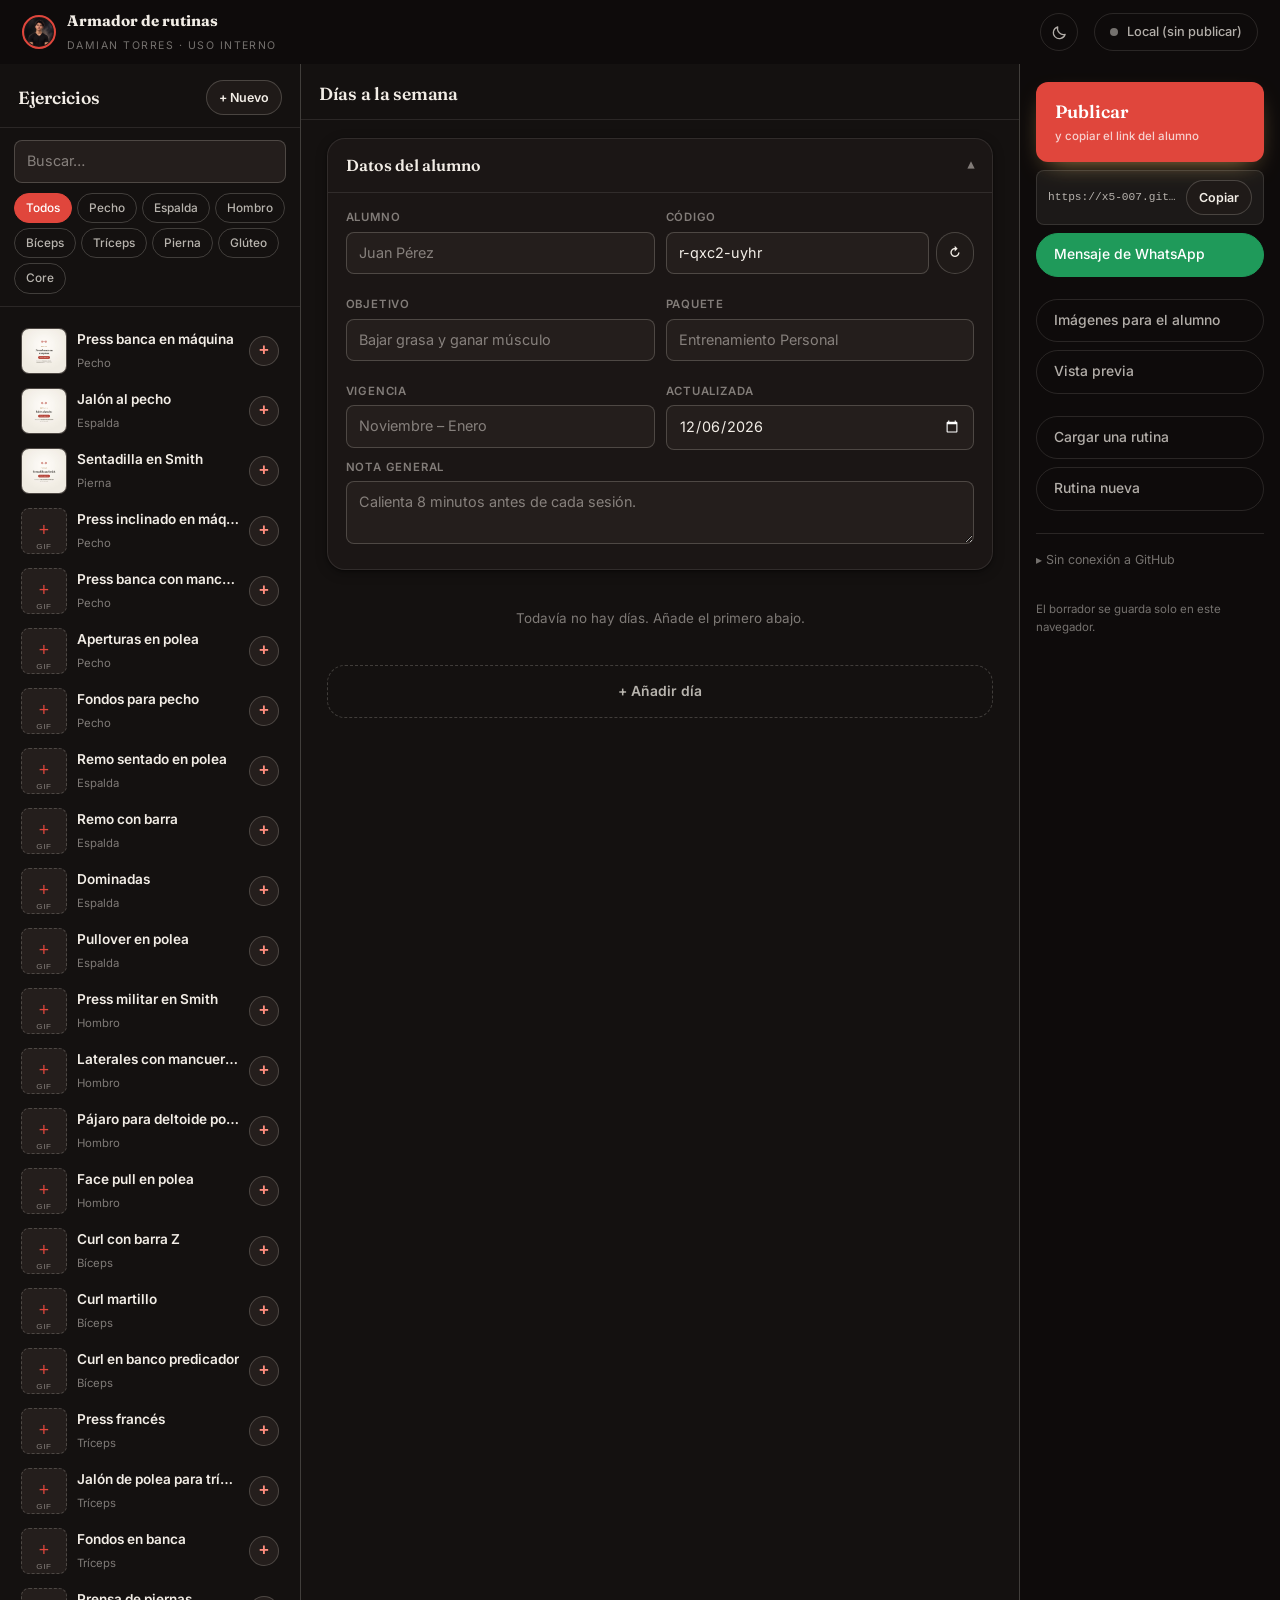
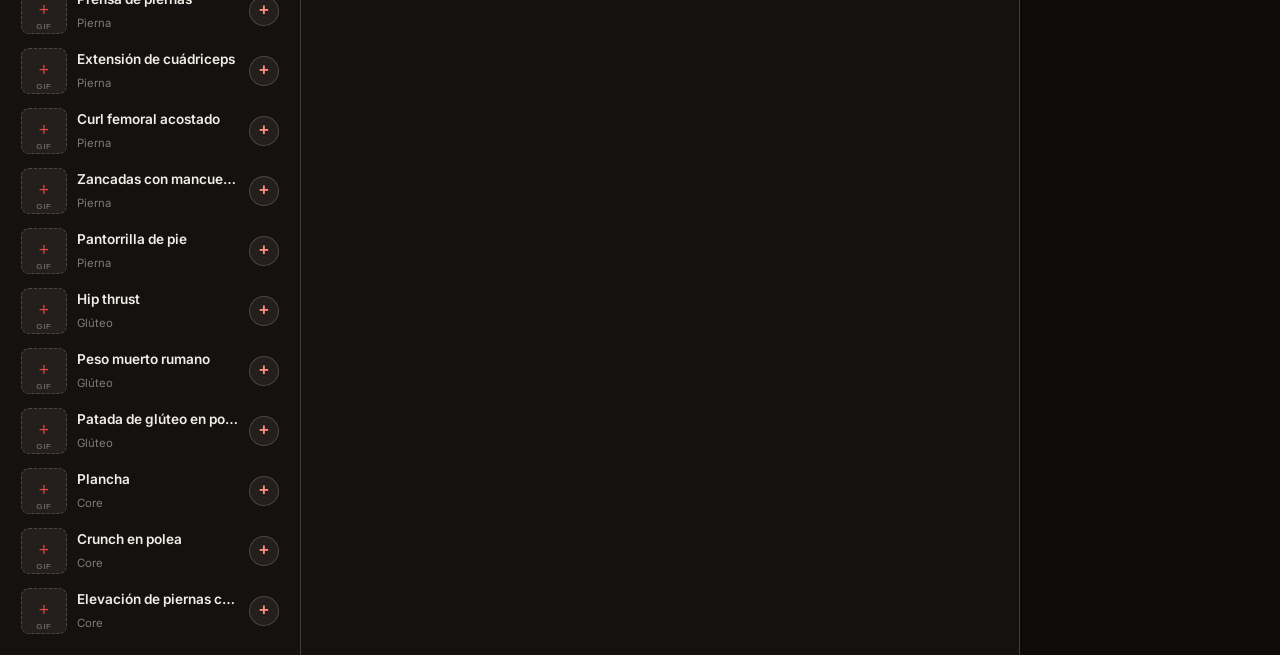
==== commit dbbfd62c: "Añadir modo oscuro en rojo al armador El armador arranca en oscuro y se cambia con el interruptor de" ====
--- a/armador/index.html
+++ b/armador/index.html
@@ -10,6 +10,11 @@
 <link rel="preconnect" href="https://fonts.googleapis.com">
 <link rel="preconnect" href="https://fonts.gstatic.com" crossorigin>
 <link href="https://fonts.googleapis.com/css2?family=Fraunces:opsz,wght@9..144,400;9..144,500;9..144,600;9..144,700&family=Inter:wght@400;500;600;700&display=swap" rel="stylesheet">
+<script>
+  /* Antes de pintar, para que no dé un fogonazo blanco al cargar. */
+  try { document.documentElement.dataset.tema = localStorage.getItem('cdr_tema') || 'oscuro'; }
+  catch (e) { document.documentElement.dataset.tema = 'oscuro'; }
+</script>
 <link rel="stylesheet" href="armador.css">
 </head>
 <body>
@@ -23,6 +28,14 @@
       <span id="barRol">Uso interno</span>
     </div>
   </div>
+  <button class="tema" id="btnTema" type="button" title="Cambiar entre claro y oscuro" aria-label="Cambiar tema">
+    <svg class="sol" viewBox="0 0 24 24" fill="none" stroke="currentColor" stroke-width="1.7" stroke-linecap="round">
+      <circle cx="12" cy="12" r="4.2"/><path d="M12 2.5v2M12 19.5v2M2.5 12h2M19.5 12h2M5.2 5.2l1.4 1.4M17.4 17.4l1.4 1.4M18.8 5.2l-1.4 1.4M6.6 17.4l-1.4 1.4"/>
+    </svg>
+    <svg class="luna" viewBox="0 0 24 24" fill="none" stroke="currentColor" stroke-width="1.7" stroke-linejoin="round">
+      <path d="M20 14.5A8.5 8.5 0 0 1 9.5 4a8.5 8.5 0 1 0 10.5 10.5z"/>
+    </svg>
+  </button>
   <button class="estado" id="estadoRepo" type="button">
     <span class="estado__punto"></span>
     <span class="estado__txt">Comprobando…</span>
--- a/armador/armador.css
+++ b/armador/armador.css
@@ -530,3 +530,80 @@
 @media (prefers-reduced-motion: reduce) {
   *, *::before, *::after { transition-duration: .001ms !important; animation: none !important; }
 }
+
+/* -------------------------------------------------------------------------
+   MODO OSCURO / ROJO
+   -------------------------------------------------------------------------
+   Se activa con el interruptor de la barra. Solo se vuelven a definir los
+   tokens: todo lo demás del archivo funciona igual en los dos modos.
+   ------------------------------------------------------------------------- */
+:root[data-tema="oscuro"] {
+  /* Superficies */
+  --blanco:    #241e1c;
+  --papel:     #141110;
+  --papel-2:   #1f1a18;
+  --tarjeta:   #1b1615;
+  --tinta:     #0e0b0b;
+  --tinta-2:   #181313;
+
+  /* Texto */
+  --texto:     #f2ede6;
+  --texto-2:   rgba(242, 237, 230, 0.74);
+  --texto-3:   rgba(242, 237, 230, 0.48);
+  --texto-inv: #f2ede6;
+  --texto-inv-2: rgba(242, 237, 230, 0.72);
+  --texto-inv-3: rgba(242, 237, 230, 0.45);
+
+  /* El acento pasa de oro a rojo */
+  --oro:       #e0463c;
+  --oro-claro: #ff7264;
+  --bronce:    #c93329;
+  --bronce-txt:#ff8d7e;
+  --oro-suave: rgba(224, 70, 60, 0.15);
+  --oro-linea: rgba(224, 70, 60, 0.42);
+
+  --arcilla:   #ff6a58;
+  --verde:     #1f9a5a;
+
+  /* Líneas */
+  --linea:     rgba(242, 237, 230, 0.10);
+  --linea-2:   rgba(242, 237, 230, 0.20);
+  --linea-inv: rgba(242, 237, 230, 0.12);
+
+  --sombra-s: 0 1px 2px rgba(0,0,0,.4), 0 3px 12px rgba(0,0,0,.3);
+  --sombra-m: 0 12px 40px rgba(0,0,0,.6);
+
+  color-scheme: dark;
+}
+
+/* Ajustes que no son solo de color */
+:root[data-tema="oscuro"] .taller { background: var(--linea-2); }
+:root[data-tema="oscuro"] .col--rail { background: var(--tinta); }
+:root[data-tema="oscuro"] .btn--publicar { color: #fff; }
+:root[data-tema="oscuro"] .btn--publicar:hover { color: var(--tinta); }
+:root[data-tema="oscuro"] .btn--primary { color: #fff; }
+:root[data-tema="oscuro"] .chip.on { background: var(--oro); border-color: var(--oro); color: #fff; }
+:root[data-tema="oscuro"] .dia-card__n { background: var(--oro); color: #fff; }
+:root[data-tema="oscuro"] .cont__btn:hover { background: var(--oro); color: #fff; }
+:root[data-tema="oscuro"] .ejb__mas:hover { background: var(--oro); border-color: var(--oro); color: #fff; }
+:root[data-tema="oscuro"] .modal { background: rgba(0, 0, 0, .66); }
+:root[data-tema="oscuro"] .toast { background: var(--papel-2); border: 1px solid var(--linea-2); }
+:root[data-tema="oscuro"] .bar__brand img,
+:root[data-tema="oscuro"] .ejb__gif .mini { background: var(--papel-2); }
+:root[data-tema="oscuro"] .peligro { background: rgba(255,106,88,.09); border-color: rgba(255,106,88,.32); }
+:root[data-tema="oscuro"] .img-error { background: rgba(255,106,88,.09); border-color: rgba(255,106,88,.32); }
+:root[data-tema="oscuro"] .resultado-ok { background: rgba(31,154,90,.12); border-color: rgba(31,154,90,.34); }
+
+/* Interruptor de tema */
+.tema {
+  width: 38px; height: 38px; flex: none;
+  display: grid; place-items: center;
+  border: 1px solid var(--linea-inv); border-radius: 50%;
+  background: transparent; color: var(--texto-inv-2);
+  cursor: pointer; transition: border-color .2s var(--suave), color .2s var(--suave);
+}
+.tema:hover { border-color: rgba(245,241,234,.4); color: var(--texto-inv); }
+.tema svg { width: 17px; height: 17px; }
+.tema .luna { display: none; }
+:root[data-tema="oscuro"] .tema .sol { display: none; }
+:root[data-tema="oscuro"] .tema .luna { display: block; }
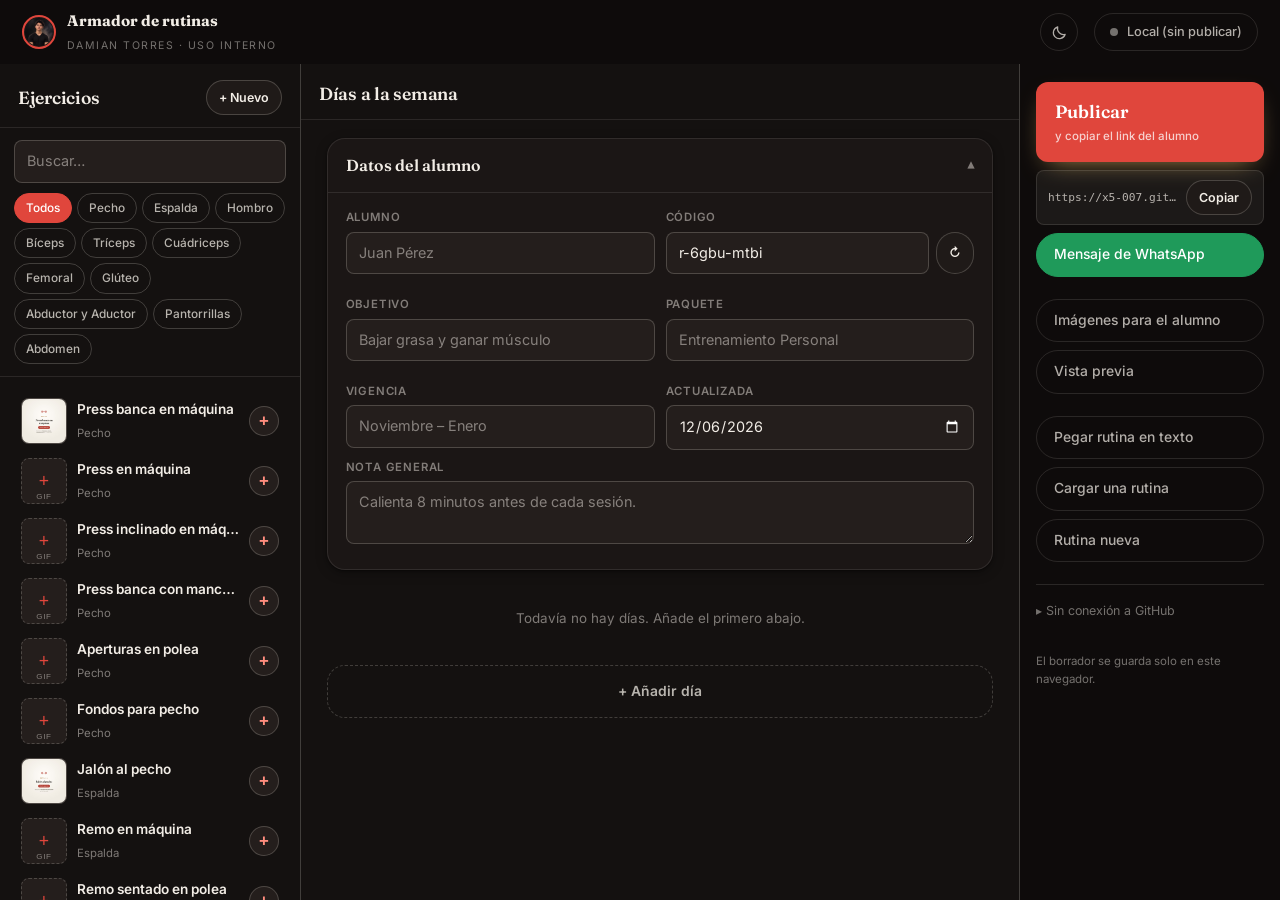
==== commit 08320600: "Añadir el importador "Pegar rutina en texto" Pega la rutina tal como sale del PDF y el armador la mo" ====
--- a/armador/index.html
+++ b/armador/index.html
@@ -140,6 +140,7 @@
       </div>
 
       <div class="rail__bloque">
+        <button class="btn btn--rail" id="btnPegar" type="button">Pegar rutina en texto</button>
         <button class="btn btn--rail" id="btnCargar" type="button">Cargar una rutina</button>
         <button class="btn btn--rail" id="btnNueva" type="button">Rutina nueva</button>
       </div>
@@ -217,6 +218,49 @@
     <h2>Tus rutinas</h2>
     <p class="modal__sub">Las que has publicado desde este navegador. Elige una para editarla.</p>
     <div class="lista-rutinas" id="listaRutinas"></div>
+  </div>
+</div>
+
+<!-- Pegar rutina en texto -->
+<div class="modal" id="modalPegar" hidden>
+  <div class="modal__box modal__box--ancho">
+    <button class="modal__x" data-cerrar="modalPegar" type="button" aria-label="Cerrar">✕</button>
+    <h2>Pegar rutina en texto</h2>
+    <p class="modal__sub">Pega la rutina tal como la escribes y el armador la monta sola.</p>
+
+    <div class="pegar">
+      <div class="pegar__lado">
+        <textarea class="input pegar__texto" id="pegarTexto" spellcheck="false"
+                  placeholder="Lunes&#10;Glúteo / Cuádriceps / Abductor&#10;--Gluteos&#10;Peso Muerto Rumano 4 8 - 12 3min&#10;Sentadilla Sumo 4 8-12 3 min&#10;--Cuadriceps&#10;Extensiones de Cuadriceps 3 10-15 3min"></textarea>
+        <details class="pegar__ayuda">
+          <summary>¿Cómo tiene que estar escrito?</summary>
+          <ul>
+            <li>El <b>día</b> en su propia línea: <code>Lunes</code></li>
+            <li>Debajo, el <b>enfoque</b>: <code>Glúteo / Cuádriceps</code></li>
+            <li>El <b>grupo muscular</b> con dos guiones: <code>--Gluteos</code></li>
+            <li>Cada <b>ejercicio</b> con sus números al final:<br>
+                <code>Peso Muerto Rumano 4 8 - 12 3min</code><br>
+                es decir: nombre, series, repeticiones y descanso.</li>
+            <li>Lo que pongas después de <code>#</code> se ignora.</li>
+          </ul>
+        </details>
+      </div>
+      <div class="pegar__lado">
+        <div class="pegar__vista" id="pegarVista">
+          <p class="vacio">Pega el texto y aquí verás cómo queda.</p>
+        </div>
+      </div>
+    </div>
+
+    <label class="pegar__opcion">
+      <input type="checkbox" id="pegarCrear" checked>
+      <span>Crear los ejercicios que no estén en la biblioteca</span>
+    </label>
+
+    <div class="modal__acciones">
+      <button class="btn btn--primary" id="btnAplicarPegado" type="button" disabled>Montar la rutina</button>
+      <span class="hint" id="pegarResumen"></span>
+    </div>
   </div>
 </div>
 
--- a/armador/armador.css
+++ b/armador/armador.css
@@ -102,14 +102,22 @@
   grid-template-columns: 300px minmax(0, 1fr) 260px;
   gap: 1px;
   background: var(--linea);
-  min-height: calc(100vh - var(--alto-bar));
-}
-
-.col { display: flex; flex-direction: column; min-width: 0; background: var(--papel); }
-.col--rail { background: var(--tinta); }
+  /* Alto exacto de la pantalla y sin scroll propio: así cada columna se
+     desplaza por separado en vez de arrastrar a toda la página. */
+  height: calc(100vh - var(--alto-bar));
+  height: calc(100dvh - var(--alto-bar));
+  overflow: hidden;
+}
+
+.col {
+  display: flex; flex-direction: column;
+  min-width: 0; min-height: 0;          /* deja que la lista de dentro encoja */
+  background: var(--papel);
+}
+.col--rail { background: var(--tinta); overflow-y: auto; }
 
 .col__cabeza {
-  position: sticky; top: var(--alto-bar); z-index: 20;
+  flex: none;
   display: flex; align-items: center; justify-content: space-between; gap: 10px;
   padding: 16px 18px 12px;
   background: var(--papel);
@@ -119,17 +127,19 @@
 .col__nota { font-size: .74rem; color: var(--bronce-txt); font-weight: 600; }
 
 .col__filtros {
-  position: sticky; top: calc(var(--alto-bar) + 53px); z-index: 19;
+  flex: none;
   padding: 12px 14px; background: var(--papel); border-bottom: 1px solid var(--linea);
 }
-.col__lista { flex: 1; overflow-y: auto; padding: 14px; }
+.col__lista { flex: 1; min-height: 0; overflow-y: auto; overscroll-behavior: contain; padding: 14px; }
 .col--dias .col__lista { padding: 18px clamp(14px, 2vw, 26px) 60px; }
 
+/* En pantallas estrechas las columnas se apilan y vuelve el scroll normal */
 @media (max-width: 1100px) {
-  .taller { grid-template-columns: 1fr; }
+  .taller { grid-template-columns: 1fr; height: auto; overflow: visible; }
   .col { max-height: none; }
+  .col--rail { overflow: visible; }
   .col--biblio .col__lista { max-height: 380px; }
-  .col__cabeza, .col__filtros { position: static; }
+  .col--dias .col__lista { overflow: visible; }
 }
 
 /* -------------------------------------------------------------------------
@@ -162,7 +172,6 @@
    COLUMNA 3 — ACCIONES
    ------------------------------------------------------------------------- */
 .rail__cuerpo {
-  position: sticky; top: var(--alto-bar);
   padding: 18px 16px;
   display: flex; flex-direction: column; gap: 22px;
 }
@@ -607,3 +616,42 @@
 .tema .luna { display: none; }
 :root[data-tema="oscuro"] .tema .sol { display: none; }
 :root[data-tema="oscuro"] .tema .luna { display: block; }
+
+/* ---- Pegar rutina en texto --------------------------------------------- */
+.pegar { display: grid; grid-template-columns: 1fr 1fr; gap: 14px; }
+@media (max-width: 760px) { .pegar { grid-template-columns: 1fr; } }
+.pegar__lado { min-width: 0; display: flex; flex-direction: column; }
+.pegar__texto {
+  height: 300px; resize: vertical; line-height: 1.5;
+  font-family: ui-monospace, SFMono-Regular, Menlo, monospace; font-size: .8rem;
+}
+.pegar__ayuda { margin-top: 9px; }
+.pegar__ayuda summary { cursor: pointer; font-size: .78rem; color: var(--texto-3); }
+.pegar__ayuda ul { margin: 9px 0 0; padding-left: 18px; font-size: .78rem; color: var(--texto-2); }
+.pegar__ayuda li { margin-bottom: 5px; }
+
+.pegar__vista {
+  height: 300px; overflow-y: auto; padding: 12px 14px;
+  background: var(--papel); border: 1px solid var(--linea); border-radius: var(--r-s);
+  font-size: .8rem;
+}
+.pv-dia { font-family: var(--f-display); font-weight: 600; font-size: .95rem;
+          margin: 12px 0 2px; color: var(--texto); }
+.pv-dia:first-child { margin-top: 0; }
+.pv-enfoque { font-size: .74rem; color: var(--texto-3); margin-bottom: 7px; }
+.pv-grupo { font-size: .64rem; font-weight: 600; letter-spacing: .12em; text-transform: uppercase;
+            color: var(--bronce-txt); margin: 9px 0 4px; }
+.pv-ej { display: flex; justify-content: space-between; gap: 10px; padding: 2px 0; color: var(--texto-2); }
+.pv-ej b { font-weight: 500; color: var(--texto); }
+.pv-ej span { white-space: nowrap; font-variant-numeric: tabular-nums; font-size: .74rem; }
+.pv-nuevo {
+  display: inline-block; margin-left: 6px; padding: 0 5px; border-radius: var(--r-pill);
+  background: var(--oro-suave); border: 1px solid var(--oro-linea); color: var(--bronce-txt);
+  font-size: .55rem; font-weight: 600; letter-spacing: .06em; text-transform: uppercase;
+}
+.pv-aviso { margin-top: 10px; padding: 8px 10px; border-radius: var(--r-s);
+            background: rgba(178,58,46,.08); border: 1px solid rgba(178,58,46,.26);
+            font-size: .74rem; color: var(--texto-2); }
+
+.pegar__opcion { display: flex; align-items: center; gap: 9px; margin-top: 14px; font-size: .84rem; }
+.pegar__opcion input { width: 16px; height: 16px; accent-color: var(--oro); }
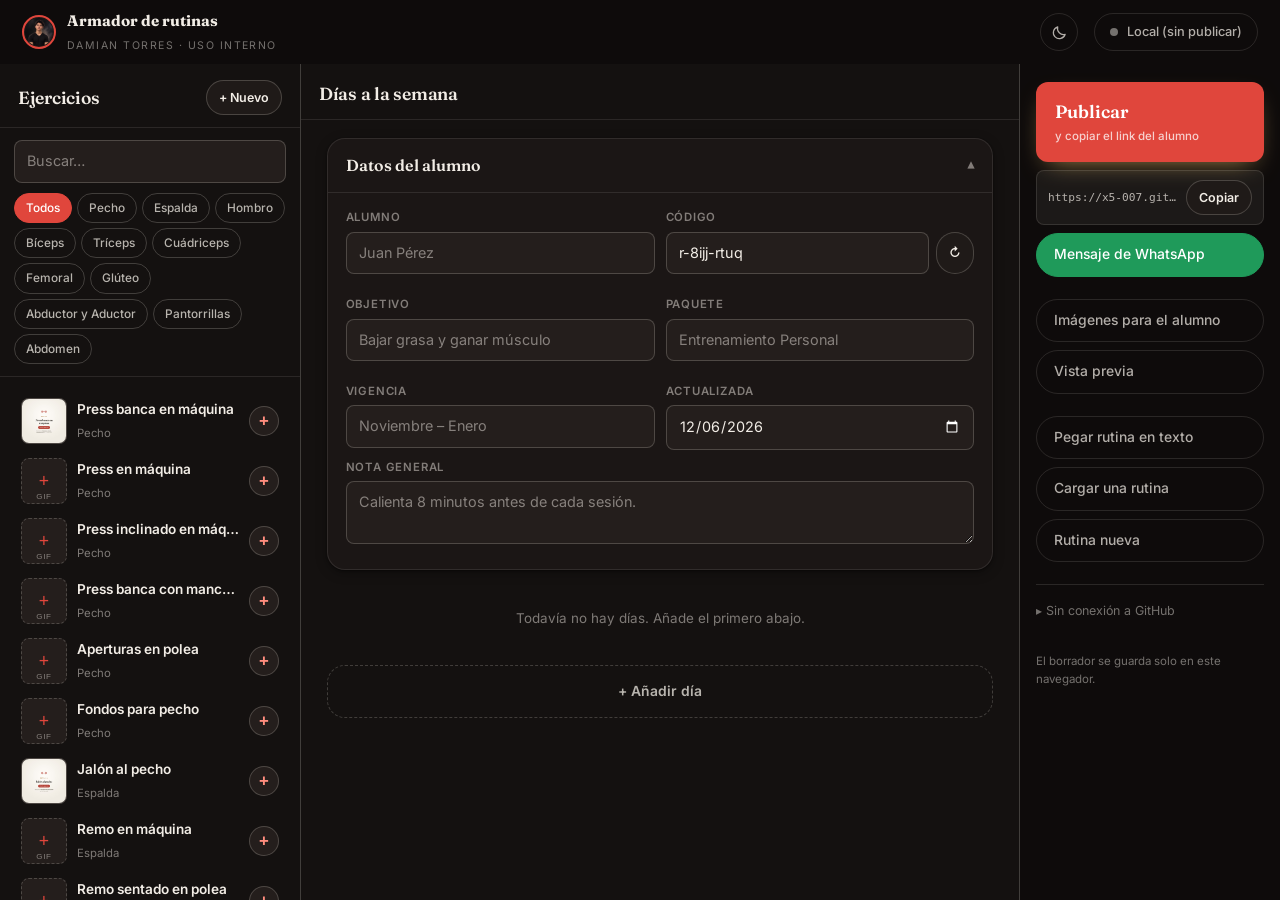
==== commit 364f2a92: "Pausar o cortar el acceso de un alumno En «Cargar una rutina» cada alumno tiene ahora sus botones de" ====
--- a/armador/index.html
+++ b/armador/index.html
@@ -216,8 +216,21 @@
   <div class="modal__box">
     <button class="modal__x" data-cerrar="modalCargar" type="button" aria-label="Cerrar">✕</button>
     <h2>Tus rutinas</h2>
-    <p class="modal__sub">Las que has publicado desde este navegador. Elige una para editarla.</p>
+    <p class="modal__sub">Las que has publicado desde este navegador. Toca el nombre para editarla.</p>
     <div class="lista-rutinas" id="listaRutinas"></div>
+    <details class="pegar__ayuda" style="margin-top:12px">
+      <summary>¿Qué hace «Pausar acceso»?</summary>
+      <ul>
+        <li><b>Pausar acceso</b> corta el link al instante. El que ya tiene tu alumna
+            deja de abrir la rutina, y también cualquier copia que haya reenviado.
+            En su lugar verá un aviso para escribirte por WhatsApp.</li>
+        <li>La rutina <b>no se borra</b>: sigue guardada y cifrada. Al <b>Reactivar</b>
+            te copio un mensaje con su link nuevo, listo para mandárselo.</li>
+        <li>El botón <b>✕</b> sí borra la rutina del servidor. Su link queda en
+            error 404 y no hay vuelta atrás.</li>
+        <li>Lo que ya se haya descargado o guardado en capturas no se puede quitar.</li>
+      </ul>
+    </details>
   </div>
 </div>
 
--- a/armador/armador.css
+++ b/armador/armador.css
@@ -498,10 +498,30 @@
   background: var(--papel); font: inherit; text-align: left; cursor: pointer;
   transition: border-color .15s var(--suave), background .15s var(--suave);
 }
-.rut-item:hover { border-color: var(--oro); background: var(--oro-suave); }
-.rut-item__txt { flex: 1; min-width: 0; }
+.rut-item:hover { border-color: var(--oro); }
+.rut-item__txt { flex: 1; min-width: 0; padding: 0; border: 0; background: none;
+                 font: inherit; color: inherit; text-align: left; cursor: pointer; }
 .rut-item__txt b { display: block; font-size: .92rem; font-weight: 600; }
 .rut-item__txt span { font-size: .74rem; color: var(--texto-3); }
+.rut-item--pausada { opacity: .72; }
+.rut-item--pausada .rut-item__txt b { color: var(--texto-2); }
+.rut-sello {
+  display: inline-block; margin-left: 7px; padding: 1px 7px; border-radius: var(--r-pill);
+  background: rgba(178,58,46,.12); border: 1px solid rgba(178,58,46,.32);
+  color: var(--arcilla, #b23a2e);
+  font-size: .58rem; font-style: normal; font-weight: 600;
+  letter-spacing: .07em; text-transform: uppercase; vertical-align: middle;
+}
+.rut-acc { display: flex; align-items: center; gap: 7px; flex-shrink: 0; }
+.rut-btn {
+  padding: 6px 12px; white-space: nowrap; cursor: pointer;
+  border: 1px solid var(--linea-2); background: var(--tarjeta);
+  border-radius: var(--r-s); font: inherit; font-size: .76rem; font-weight: 500;
+  color: var(--texto-2); transition: all .15s var(--suave);
+}
+.rut-btn:hover { border-color: var(--texto); color: var(--texto); }
+.rut-item--pausada .rut-btn { border-color: var(--oro-linea); color: var(--bronce-txt); }
+.rut-item--pausada .rut-btn:hover { border-color: var(--oro); background: var(--oro-suave); }
 
 /* Imágenes */
 .img-grid {
